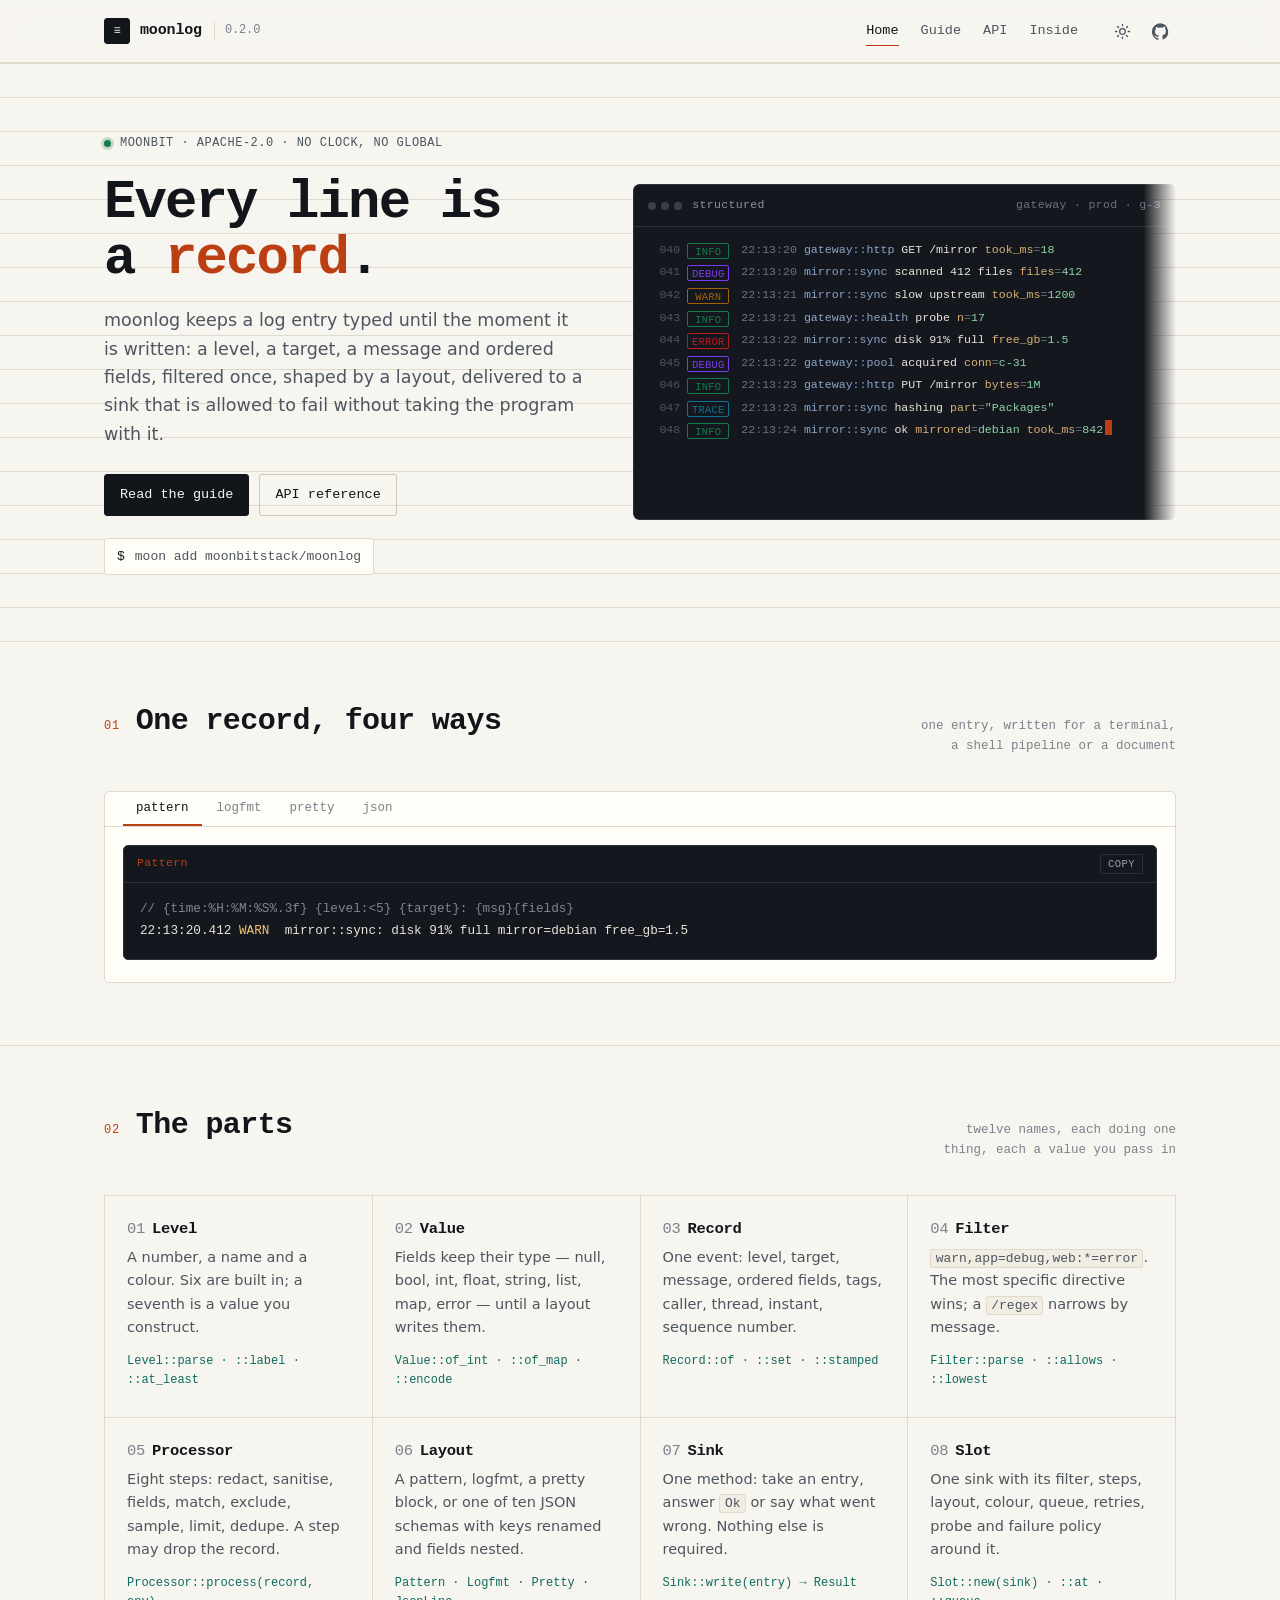
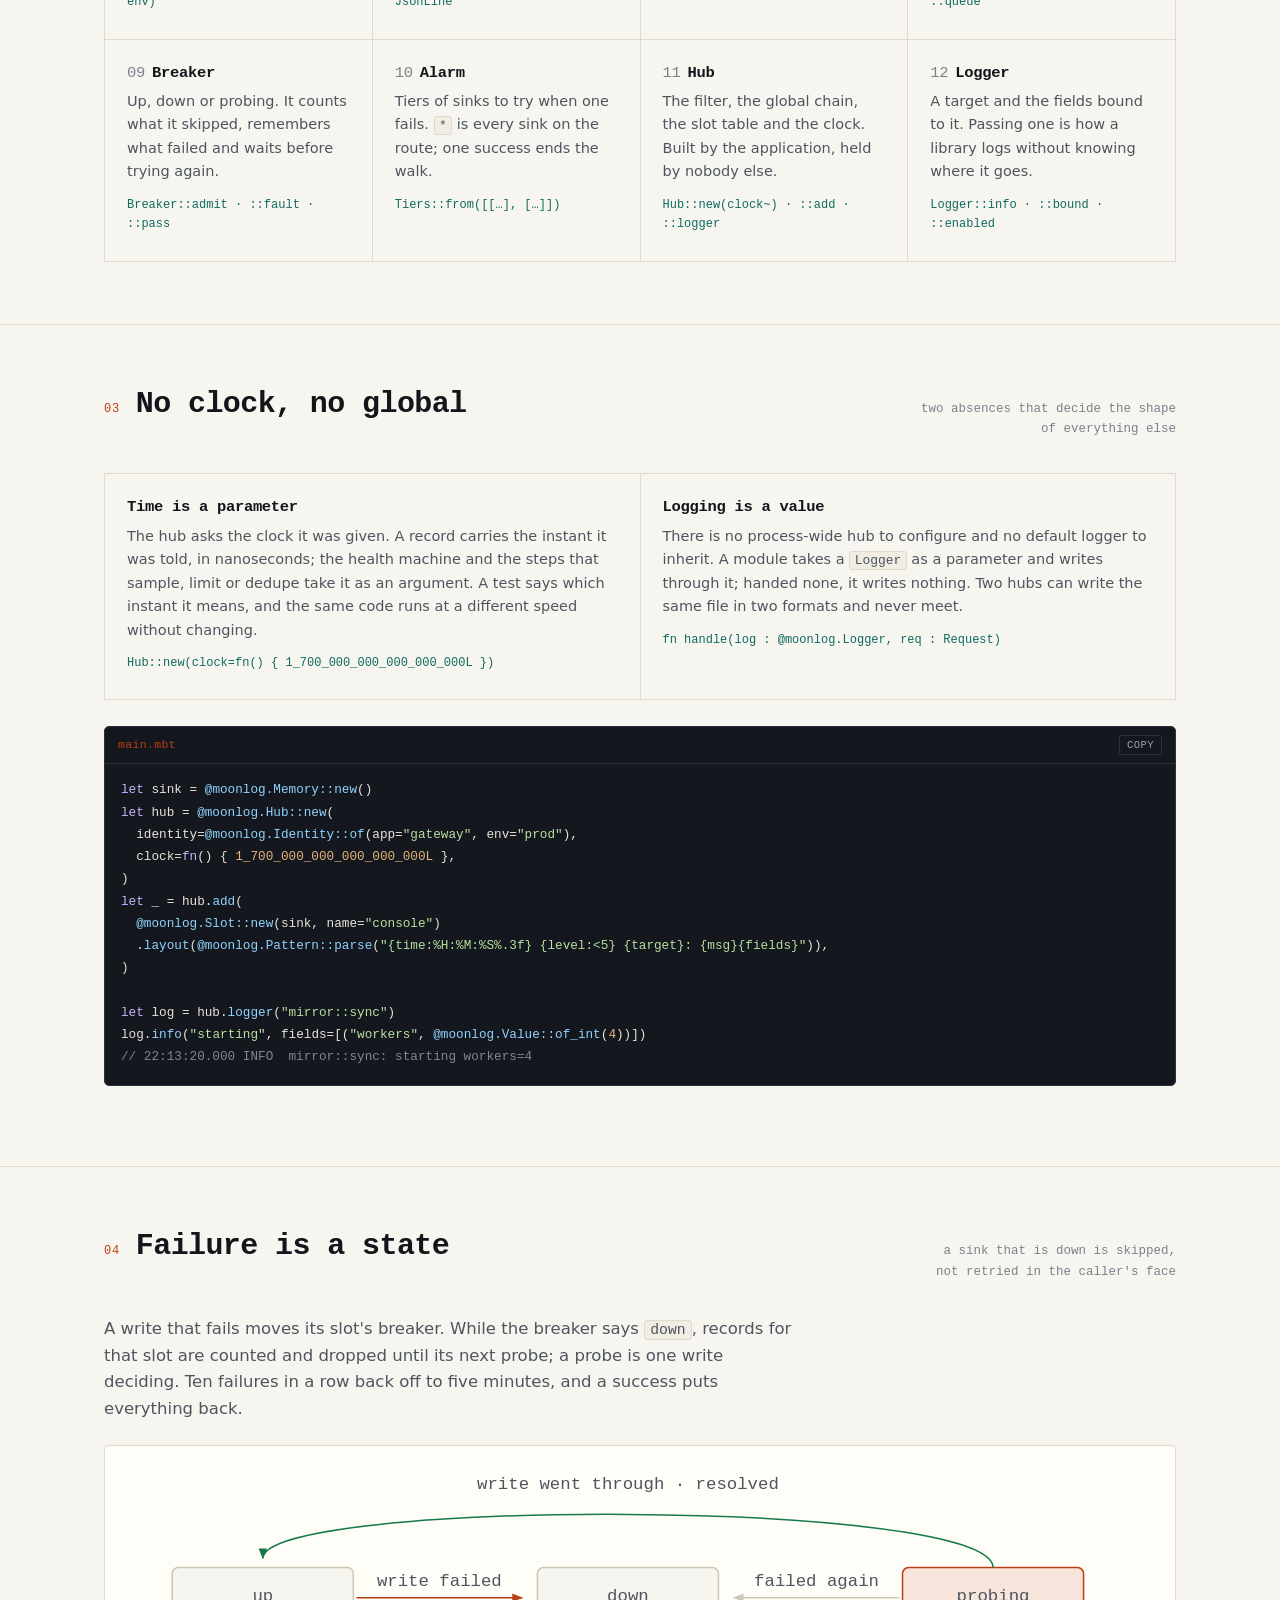
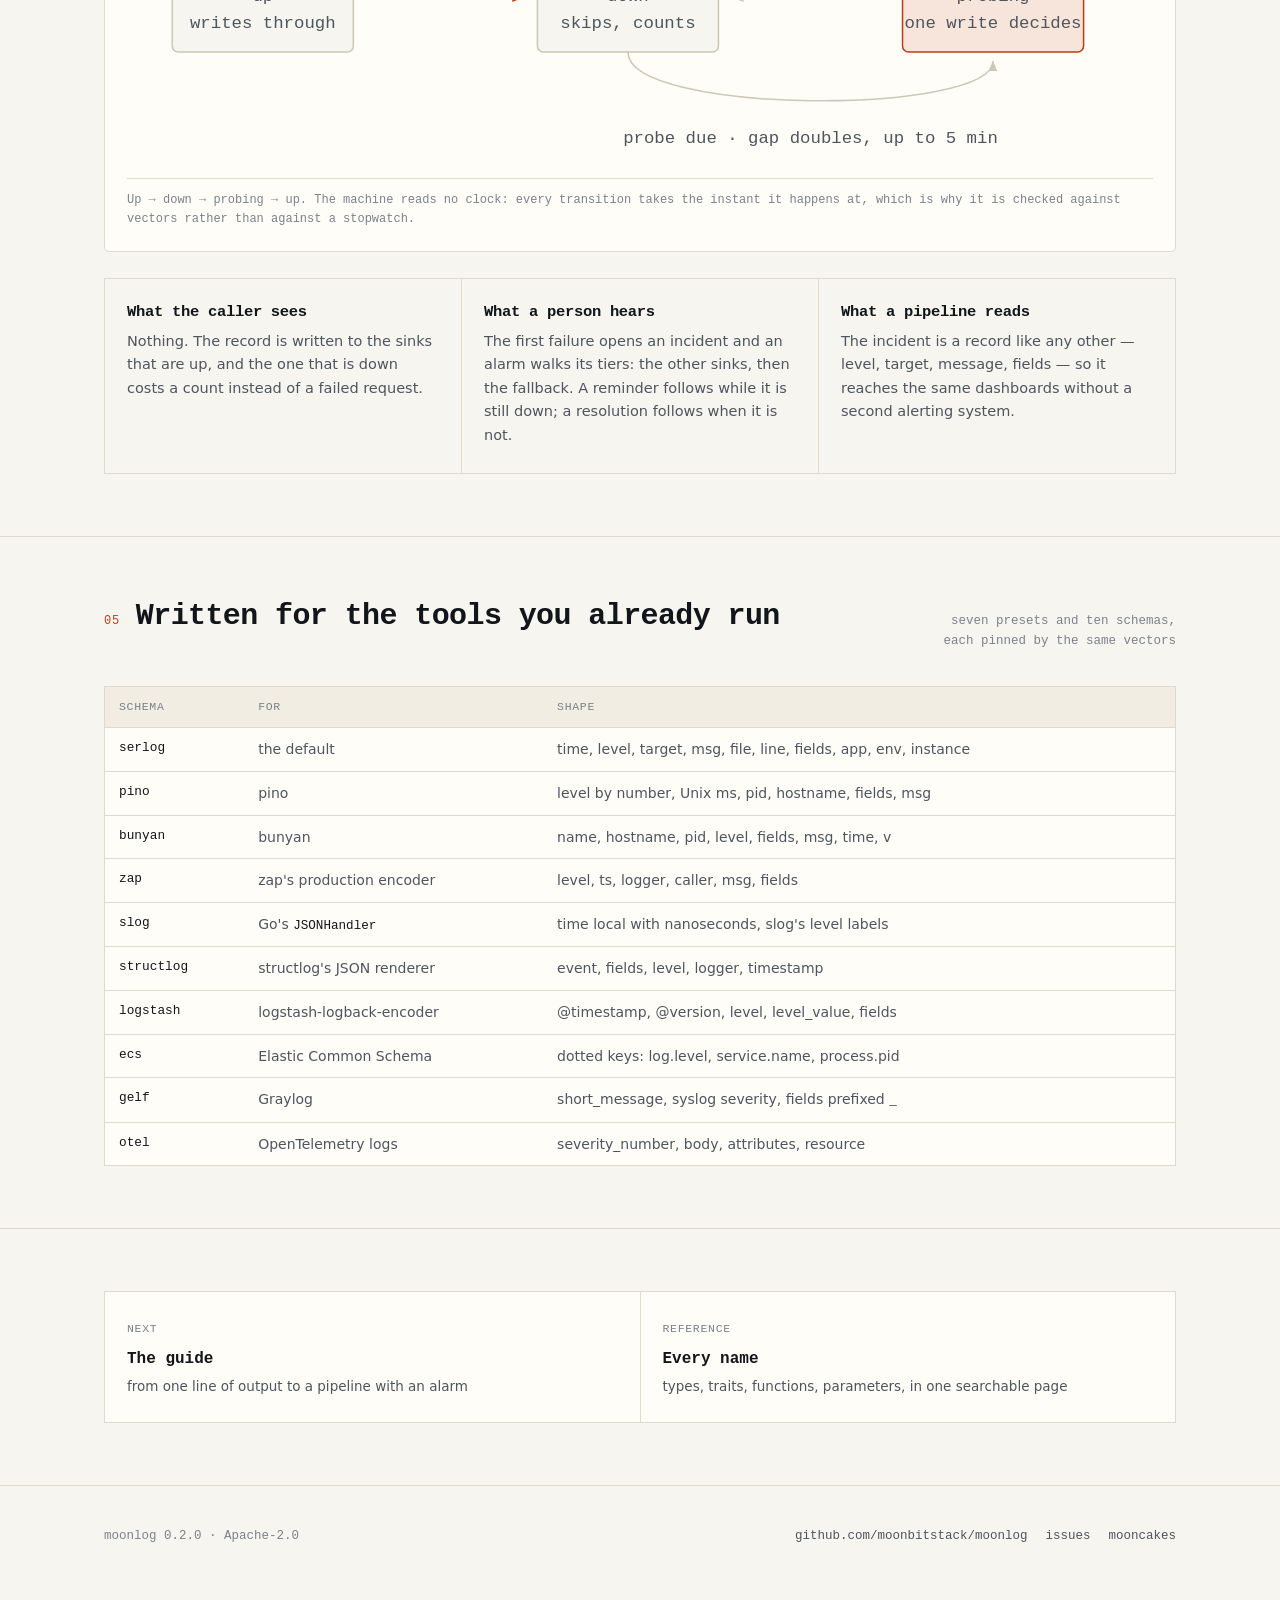
==== site/index.html @ 3ced000d "docs(moonlog): a README, a guide, a reference and a site The package had a README written for three " ====
<!DOCTYPE html>
<html lang="en">
  <head>
    <meta charset="utf-8" />
    <meta name="viewport" content="width=device-width, initial-scale=1" />
    <title>moonlog — structured logging for MoonBit</title>
    <meta
      name="description"
      content="moonlog is structured logging for MoonBit: six levels, typed fields, filters that read like RUST_LOG, chains of steps, four layouts including ten JSON schemas, sinks behind a health machine, and alarms that walk their tiers."
    />
    <meta name="theme-color" content="#f7f5ef" />
    <link rel="stylesheet" href="assets/style.css" />
    <link
      rel="icon"
      href="data:image/svg+xml,%3Csvg xmlns='http://www.w3.org/2000/svg' viewBox='0 0 32 32'%3E%3Crect width='32' height='32' rx='6' fill='%2312151a'/%3E%3Crect x='6' y='9' width='20' height='2' fill='%23e8e4da'/%3E%3Crect x='6' y='15' width='14' height='2' fill='%237a828c'/%3E%3Crect x='6' y='21' width='17' height='2' fill='%23ff8a5b'/%3E%3C/svg%3E"
    />
    <script>
      (function () {
        try {
          var saved = localStorage.getItem("moonlog-theme");
          var theme =
            saved ||
            (window.matchMedia &&
            window.matchMedia("(prefers-color-scheme: dark)").matches
              ? "dark"
              : "light");
          document.documentElement.setAttribute("data-theme", theme);
        } catch (e) {
          document.documentElement.setAttribute("data-theme", "light");
        }
      })();
    </script>
  </head>
  <body>
    <header class="masthead">
      <div class="inner">
        <a class="wordmark" href="index.html">
          <span class="glyph">≡</span>
          <span>moonlog</span>
          <span class="ver">0.2.0</span>
        </a>
        <nav class="site" aria-label="Main">
          <a href="index.html" aria-current="page">Home</a>
          <a href="docs.html">Guide</a>
          <a href="api.html">API</a>
          <a href="inside.html">Inside</a>
        </nav>
        <div class="tools">
          <button class="icon-button" type="button" data-theme-toggle aria-label="Switch theme">
            <svg class="icon-sun" viewBox="0 0 24 24" fill="none" stroke="currentColor" stroke-width="1.8" stroke-linecap="round" aria-hidden="true">
              <circle cx="12" cy="12" r="4" />
              <path d="M12 2v2M12 20v2M4.9 4.9l1.4 1.4M17.7 17.7l1.4 1.4M2 12h2M20 12h2M4.9 19.1l1.4-1.4M17.7 6.3l1.4-1.4" />
            </svg>
            <svg class="icon-moon" viewBox="0 0 24 24" fill="none" stroke="currentColor" stroke-width="1.8" stroke-linecap="round" aria-hidden="true">
              <path d="M21 12.8A9 9 0 1 1 11.2 3a7 7 0 0 0 9.8 9.8z" />
            </svg>
          </button>
          <a
            class="icon-button"
            href="https://github.com/moonbitstack/moonlog"
            aria-label="moonlog on GitHub"
          >
            <svg viewBox="0 0 24 24" fill="currentColor" aria-hidden="true">
              <path d="M12 .5a12 12 0 0 0-3.8 23.4c.6.1.8-.3.8-.6v-2c-3.3.7-4-1.6-4-1.6-.6-1.4-1.4-1.8-1.4-1.8-1-.7.1-.7.1-.7 1.2.1 1.8 1.2 1.8 1.2 1 1.8 2.8 1.3 3.5 1 .1-.8.4-1.3.8-1.6-2.7-.3-5.5-1.3-5.5-6 0-1.2.5-2.3 1.2-3.1-.1-.3-.5-1.5.1-3.2 0 0 1-.3 3.3 1.2a11.5 11.5 0 0 1 6 0C17.3 4.7 18.3 5 18.3 5c.6 1.7.2 2.9.1 3.2.8.8 1.2 1.9 1.2 3.1 0 4.7-2.8 5.7-5.5 6 .4.4.8 1.1.8 2.2v3.3c0 .3.2.7.8.6A12 12 0 0 0 12 .5z" />
            </svg>
          </a>
        </div>
      </div>
    </header>

    <main>
      <div class="hero">
        <div class="wrap">
          <div>
            <span class="eyebrow"><span class="pulse"></span>MoonBit · Apache-2.0 · no clock, no global</span>
            <h1>Every line is<br />a <em>record</em>.</h1>
            <p class="lede">
              moonlog keeps a log entry typed until the moment it is written: a
              level, a target, a message and ordered fields, filtered once,
              shaped by a layout, delivered to a sink that is allowed to fail
              without taking the program with it.
            </p>
            <div class="actions">
              <a class="button" href="docs.html">Read the guide</a>
              <a class="button ghost" href="api.html">API reference</a>
            </div>
            <div class="install"><b>$</b> moon add moonbitstack/moonlog</div>
          </div>

          <div class="stream" aria-label="A sample of what moonlog writes">
            <div class="stream-bar">
              <span class="dots"><i></i><i></i><i></i></span>
              <span>structured</span>
              <span class="path">gateway · prod · g-3</span>
            </div>
            <div class="stream-body" data-stream>
              <div class="line"><span class="no">040</span><span class="chip info">INFO</span><span class="body"><span class="t">22:13:20</span> <span class="tgt">gateway::http</span> <span class="msg">GET /mirror</span> <span class="k">took_ms</span><span class="punct">=</span><span class="v">18</span></span></div>
              <div class="line"><span class="no">041</span><span class="chip debug">DEBUG</span><span class="body"><span class="t">22:13:20</span> <span class="tgt">mirror::sync</span> <span class="msg">scanned 412 files</span> <span class="k">files</span><span class="punct">=</span><span class="v">412</span></span></div>
              <div class="line"><span class="no">042</span><span class="chip warn">WARN</span><span class="body"><span class="t">22:13:21</span> <span class="tgt">mirror::sync</span> <span class="msg">slow upstream</span> <span class="k">took_ms</span><span class="punct">=</span><span class="v">1200</span></span></div>
              <div class="line"><span class="no">043</span><span class="chip info">INFO</span><span class="body"><span class="t">22:13:21</span> <span class="tgt">gateway::health</span> <span class="msg">probe</span> <span class="k">n</span><span class="punct">=</span><span class="v">17</span></span></div>
              <div class="line"><span class="no">044</span><span class="chip error">ERROR</span><span class="body"><span class="t">22:13:22</span> <span class="tgt">mirror::sync</span> <span class="msg">disk 91% full</span> <span class="k">free_gb</span><span class="punct">=</span><span class="v">1.5</span></span></div>
              <div class="line"><span class="no">045</span><span class="chip debug">DEBUG</span><span class="body"><span class="t">22:13:22</span> <span class="tgt">gateway::pool</span> <span class="msg">acquired</span> <span class="k">conn</span><span class="punct">=</span><span class="v">c-31</span></span></div>
              <div class="line"><span class="no">046</span><span class="chip info">INFO</span><span class="body"><span class="t">22:13:23</span> <span class="tgt">gateway::http</span> <span class="msg">PUT /mirror</span> <span class="k">bytes</span><span class="punct">=</span><span class="v">1M</span></span></div>
              <div class="line"><span class="no">047</span><span class="chip trace">TRACE</span><span class="body"><span class="t">22:13:23</span> <span class="tgt">mirror::sync</span> <span class="msg">hashing</span> <span class="k">part</span><span class="punct">=</span><span class="v">"Packages"</span></span></div>
              <div class="line"><span class="no">048</span><span class="chip info">INFO</span><span class="body"><span class="t">22:13:24</span> <span class="tgt">mirror::sync</span> <span class="msg">ok</span> <span class="k">mirrored</span><span class="punct">=</span><span class="v">debian</span> <span class="k">took_ms</span><span class="punct">=</span><span class="v">842</span></span></div>
            </div>
          </div>
        </div>
      </div>

      <section class="band" id="ways">
        <div class="wrap">
          <div class="band-head">
            <span class="idx">01</span>
            <h2>One record, four ways</h2>
            <span class="note">one entry, written for a terminal, a shell pipeline or a document</span>
          </div>

          <div class="specimen" data-tabs>
            <div class="tabs" role="tablist" aria-label="Layouts">
              <button role="tab" id="tab-pattern" aria-controls="panel-pattern" aria-selected="true">pattern</button>
              <button role="tab" id="tab-logfmt" aria-controls="panel-logfmt" aria-selected="false">logfmt</button>
              <button role="tab" id="tab-pretty" aria-controls="panel-pretty" aria-selected="false">pretty</button>
              <button role="tab" id="tab-json" aria-controls="panel-json" aria-selected="false">json</button>
            </div>

            <div class="tabpanel on" id="panel-pattern" role="tabpanel" aria-labelledby="tab-pattern">
              <div class="code">
                <header><span class="tag">Pattern</span><button class="copy" data-copy>copy</button></header>
                <pre><span class="c">// {time:%H:%M:%S%.3f} {level:&lt;5} {target}: {msg}{fields}</span>
22:13:20.412 <span class="ty">WARN</span>  mirror::sync: disk 91% full mirror=debian free_gb=1.5</pre>
              </div>
            </div>

            <div class="tabpanel" id="panel-logfmt" role="tabpanel" aria-labelledby="tab-logfmt">
              <div class="code">
                <header><span class="tag">Logfmt</span><button class="copy" data-copy>copy</button></header>
                <pre>time=<span class="n">2023-11-14T22:13:20Z</span> level=<span class="s">warn</span> target=<span class="s">mirror::sync</span> msg=<span class="s">"disk 91% full"</span> mirror=<span class="s">debian</span> free_gb=<span class="n">1.5</span></pre>
              </div>
            </div>

            <div class="tabpanel" id="panel-pretty" role="tabpanel" aria-labelledby="tab-pretty">
              <div class="code">
                <header><span class="tag">Pretty</span><button class="copy" data-copy>copy</button></header>
                <pre><span class="n">2023-11-14 22:13:20.412</span> <span class="ty">WARN</span>  mirror::sync disk 91% full
    mirror  <span class="c">=</span> debian
    free_gb <span class="c">=</span> <span class="n">1.5</span></pre>
              </div>
            </div>

            <div class="tabpanel" id="panel-json" role="tabpanel" aria-labelledby="tab-json">
              <div class="code">
                <header><span class="tag">JSON · serlog</span><button class="copy" data-copy>copy</button></header>
                <pre>{
  <span class="k">"time"</span>: <span class="s">"2023-11-14T22:13:20.412Z"</span>,
  <span class="k">"level"</span>: <span class="s">"warn"</span>,
  <span class="k">"target"</span>: <span class="s">"mirror::sync"</span>,
  <span class="k">"msg"</span>: <span class="s">"disk 91% full"</span>,
  <span class="k">"mirror"</span>: <span class="s">"debian"</span>,
  <span class="k">"free_gb"</span>: <span class="n">1.5</span>,
  <span class="k">"app"</span>: <span class="s">"gateway"</span>, <span class="k">"env"</span>: <span class="s">"prod"</span>
}</pre>
              </div>
            </div>
          </div>
        </div>
      </section>

      <section class="band" id="parts">
        <div class="wrap">
          <div class="band-head">
            <span class="idx">02</span>
            <h2>The parts</h2>
            <span class="note">twelve names, each doing one thing, each a value you pass in</span>
          </div>

          <div class="cols">
            <div class="cell">
              <h3><span class="num">01</span>Level</h3>
              <p>A number, a name and a colour. Six are built in; a seventh is a value you construct.</p>
              <span class="sig">Level::parse · ::label · ::at_least</span>
            </div>
            <div class="cell">
              <h3><span class="num">02</span>Value</h3>
              <p>Fields keep their type — null, bool, int, float, string, list, map, error — until a layout writes them.</p>
              <span class="sig">Value::of_int · ::of_map · ::encode</span>
            </div>
            <div class="cell">
              <h3><span class="num">03</span>Record</h3>
              <p>One event: level, target, message, ordered fields, tags, caller, thread, instant, sequence number.</p>
              <span class="sig">Record::of · ::set · ::stamped</span>
            </div>
            <div class="cell">
              <h3><span class="num">04</span>Filter</h3>
              <p><code>warn,app=debug,web:*=error</code>. The most specific directive wins; a <code>/regex</code> narrows by message.</p>
              <span class="sig">Filter::parse · ::allows · ::lowest</span>
            </div>
            <div class="cell">
              <h3><span class="num">05</span>Processor</h3>
              <p>Eight steps: redact, sanitise, fields, match, exclude, sample, limit, dedupe. A step may drop the record.</p>
              <span class="sig">Processor::process(record, env)</span>
            </div>
            <div class="cell">
              <h3><span class="num">06</span>Layout</h3>
              <p>A pattern, logfmt, a pretty block, or one of ten JSON schemas with keys renamed and fields nested.</p>
              <span class="sig">Pattern · Logfmt · Pretty · JsonLine</span>
            </div>
            <div class="cell">
              <h3><span class="num">07</span>Sink</h3>
              <p>One method: take an entry, answer <code>Ok</code> or say what went wrong. Nothing else is required.</p>
              <span class="sig">Sink::write(entry) → Result</span>
            </div>
            <div class="cell">
              <h3><span class="num">08</span>Slot</h3>
              <p>One sink with its filter, steps, layout, colour, queue, retries, probe and failure policy around it.</p>
              <span class="sig">Slot::new(sink) · ::at · ::queue</span>
            </div>
            <div class="cell">
              <h3><span class="num">09</span>Breaker</h3>
              <p>Up, down or probing. It counts what it skipped, remembers what failed and waits before trying again.</p>
              <span class="sig">Breaker::admit · ::fault · ::pass</span>
            </div>
            <div class="cell">
              <h3><span class="num">10</span>Alarm</h3>
              <p>Tiers of sinks to try when one fails. <code>*</code> is every sink on the route; one success ends the walk.</p>
              <span class="sig">Tiers::from([[…], […]])</span>
            </div>
            <div class="cell">
              <h3><span class="num">11</span>Hub</h3>
              <p>The filter, the global chain, the slot table and the clock. Built by the application, held by nobody else.</p>
              <span class="sig">Hub::new(clock~) · ::add · ::logger</span>
            </div>
            <div class="cell">
              <h3><span class="num">12</span>Logger</h3>
              <p>A target and the fields bound to it. Passing one is how a library logs without knowing where it goes.</p>
              <span class="sig">Logger::info · ::bound · ::enabled</span>
            </div>
          </div>
        </div>
      </section>

      <section class="band" id="shape">
        <div class="wrap">
          <div class="band-head">
            <span class="idx">03</span>
            <h2>No clock, no global</h2>
            <span class="note">two absences that decide the shape of everything else</span>
          </div>

          <div class="cols" style="grid-template-columns: repeat(auto-fit, minmax(320px, 1fr))">
            <div class="cell">
              <h3>Time is a parameter</h3>
              <p>
                The hub asks the clock it was given. A record carries the
                instant it was told, in nanoseconds; the health machine and the
                steps that sample, limit or dedupe take it as an argument. A
                test says which instant it means, and the same code runs at a
                different speed without changing.
              </p>
              <span class="sig">Hub::new(clock=fn() { 1_700_000_000_000_000_000L })</span>
            </div>
            <div class="cell">
              <h3>Logging is a value</h3>
              <p>
                There is no process-wide hub to configure and no default logger
                to inherit. A module takes a <code>Logger</code> as a parameter
                and writes through it; handed none, it writes nothing. Two hubs
                can write the same file in two formats and never meet.
              </p>
              <span class="sig">fn handle(log : @moonlog.Logger, req : Request)</span>
            </div>
          </div>

          <div class="code" style="margin-top: 26px">
            <header><span class="tag">main.mbt</span><button class="copy" data-copy>copy</button></header>
            <pre><span class="kw">let</span> sink = <span class="fn">@moonlog.Memory::new</span>()
<span class="kw">let</span> hub = <span class="fn">@moonlog.Hub::new</span>(
  identity=<span class="fn">@moonlog.Identity::of</span>(app=<span class="s">"gateway"</span>, env=<span class="s">"prod"</span>),
  clock=<span class="kw">fn</span>() { <span class="n">1_700_000_000_000_000_000L</span> },
)
<span class="kw">let</span> _ = hub.<span class="fn">add</span>(
  <span class="fn">@moonlog.Slot::new</span>(sink, name=<span class="s">"console"</span>)
  .<span class="fn">layout</span>(<span class="fn">@moonlog.Pattern::parse</span>(<span class="s">"{time:%H:%M:%S%.3f} {level:&lt;5} {target}: {msg}{fields}"</span>)),
)

<span class="kw">let</span> log = hub.<span class="fn">logger</span>(<span class="s">"mirror::sync"</span>)
log.<span class="fn">info</span>(<span class="s">"starting"</span>, fields=[(<span class="s">"workers"</span>, <span class="fn">@moonlog.Value::of_int</span>(<span class="n">4</span>))])
<span class="c">// 22:13:20.000 INFO  mirror::sync: starting workers=4</span></pre>
          </div>
        </div>
      </section>

      <section class="band" id="failure">
        <div class="wrap">
          <div class="band-head">
            <span class="idx">04</span>
            <h2>Failure is a state</h2>
            <span class="note">a sink that is down is skipped, not retried in the caller's face</span>
          </div>

          <p class="lead" style="max-width: 66ch; color: var(--ink-soft)">
            A write that fails moves its slot's breaker. While the breaker says
            <code>down</code>, records for that slot are counted and dropped until
            its next probe; a probe is one write deciding. Ten failures in a row
            back off to five minutes, and a success puts everything back.
          </p>

          <figure class="figure">
<svg viewBox="0 0 680 196" role="img" aria-label="The health machine: up, down and probing">
              <defs>
                <marker id="tip" viewBox="0 0 10 10" refX="9.5" refY="5" markerWidth="7" markerHeight="7" orient="auto-start-reverse">
                  <path d="M0 1 L10 5 L0 9 z" fill="context-stroke" />
                </marker>
              </defs>
              <g font-family="ui-monospace, monospace" font-size="11.5">
                <rect class="box" x="30" y="66" width="120" height="56" rx="4" />
                <text class="lbl" x="90" y="88" text-anchor="middle" fill="var(--info)" font-size="12.5">up</text>
                <text class="lbl" x="90" y="106" text-anchor="middle" fill="var(--ink-faint)">writes through</text>

                <rect class="box" x="272" y="66" width="120" height="56" rx="4" />
                <text class="lbl" x="332" y="88" text-anchor="middle" fill="var(--error)" font-size="12.5">down</text>
                <text class="lbl" x="332" y="106" text-anchor="middle" fill="var(--ink-faint)">skips, counts</text>

                <rect class="accent-box" x="514" y="66" width="120" height="56" rx="4" />
                <text class="lbl" x="574" y="88" text-anchor="middle" font-size="12.5">probing</text>
                <text class="lbl" x="574" y="106" text-anchor="middle" fill="var(--ink-faint)">one write decides</text>

                <path d="M152 86 H262" stroke="var(--accent)" fill="none" marker-end="url(#tip)" />
                <text class="lbl" x="207" y="78" text-anchor="middle" fill="var(--accent)">write failed</text>

                <path d="M512 86 H402" stroke="var(--rule-strong)" fill="none" marker-end="url(#tip)" />
                <text class="lbl" x="457" y="78" text-anchor="middle" fill="var(--ink-faint)">failed again</text>

                <path d="M332 122 C332 164, 574 164, 574 128" stroke="var(--rule-strong)" fill="none" marker-end="url(#tip)" />
                <text class="lbl" x="453" y="182" text-anchor="middle" fill="var(--ink-faint)">probe due · gap doubles, up to 5 min</text>

                <path d="M574 66 C574 20, 90 20, 90 60" stroke="var(--info)" fill="none" marker-end="url(#tip)" />
                <text class="lbl" x="332" y="14" text-anchor="middle" fill="var(--info)">write went through · resolved</text>
              </g>
            </svg>
            <figcaption>
              Up → down → probing → up. The machine reads no clock: every
              transition takes the instant it happens at, which is why it is
              checked against vectors rather than against a stopwatch.
            </figcaption>
          </figure>

          <div class="cols" style="grid-template-columns: repeat(auto-fit, minmax(300px, 1fr))">
            <div class="cell">
              <h3>What the caller sees</h3>
              <p>
                Nothing. The record is written to the sinks that are up, and the
                one that is down costs a count instead of a failed request.
              </p>
            </div>
            <div class="cell">
              <h3>What a person hears</h3>
              <p>
                The first failure opens an incident and an alarm walks its tiers:
                the other sinks, then the fallback. A reminder follows while it
                is still down; a resolution follows when it is not.
              </p>
            </div>
            <div class="cell">
              <h3>What a pipeline reads</h3>
              <p>
                The incident is a record like any other — level, target,
                message, fields — so it reaches the same dashboards without a
                second alerting system.
              </p>
            </div>
          </div>
        </div>
      </section>

      <section class="band" id="schemas">
        <div class="wrap">
          <div class="band-head">
            <span class="idx">05</span>
            <h2>Written for the tools you already run</h2>
            <span class="note">seven presets and ten schemas, each pinned by the same vectors</span>
          </div>

          <div class="table-wrap">
            <table>
              <thead>
                <tr><th>Schema</th><th>For</th><th>Shape</th></tr>
              </thead>
              <tbody>
                <tr><td>serlog</td><td>the default</td><td>time, level, target, msg, file, line, fields, app, env, instance</td></tr>
                <tr><td>pino</td><td>pino</td><td>level by number, Unix ms, pid, hostname, fields, msg</td></tr>
                <tr><td>bunyan</td><td>bunyan</td><td>name, hostname, pid, level, fields, msg, time, v</td></tr>
                <tr><td>zap</td><td>zap's production encoder</td><td>level, ts, logger, caller, msg, fields</td></tr>
                <tr><td>slog</td><td>Go's <code>JSONHandler</code></td><td>time local with nanoseconds, slog's level labels</td></tr>
                <tr><td>structlog</td><td>structlog's JSON renderer</td><td>event, fields, level, logger, timestamp</td></tr>
                <tr><td>logstash</td><td>logstash-logback-encoder</td><td>@timestamp, @version, level, level_value, fields</td></tr>
                <tr><td>ecs</td><td>Elastic Common Schema</td><td>dotted keys: log.level, service.name, process.pid</td></tr>
                <tr><td>gelf</td><td>Graylog</td><td>short_message, syslog severity, fields prefixed <code>_</code></td></tr>
                <tr><td>otel</td><td>OpenTelemetry logs</td><td>severity_number, body, attributes, resource</td></tr>
              </tbody>
            </table>
          </div>
        </div>
      </section>

      <section class="band">
        <div class="wrap">
          <div class="next">
            <a href="docs.html">
              <span class="dir">next</span>
              <strong>The guide</strong>
              <em>from one line of output to a pipeline with an alarm</em>
            </a>
            <a href="api.html">
              <span class="dir">reference</span>
              <strong>Every name</strong>
              <em>types, traits, functions, parameters, in one searchable page</em>
            </a>
          </div>
        </div>
      </section>
    </main>

    <footer>
      <div class="wrap">
        <span>moonlog 0.2.0 · Apache-2.0</span>
        <span class="sep"></span>
        <a href="https://github.com/moonbitstack/moonlog">github.com/moonbitstack/moonlog</a>
        <a href="https://github.com/moonbitstack/moonlog/issues">issues</a>
        <a href="https://mooncakes.io">mooncakes</a>
      </div>
    </footer>

    <script src="assets/app.js"></script>
  </body>
</html>
---- site/assets/style.css ----
/* moonlog — structured logging for MoonBit.
   One stylesheet, no dependencies, no build step. The look is a log stream:
   hairline rules, numbered sections, monospace for anything the library would
   write, and level chips as the only saturated colour on the page. */

:root {
  --sans: ui-sans-serif, system-ui, -apple-system, "Segoe UI", Roboto,
    "Helvetica Neue", Arial, sans-serif;
  --mono: ui-monospace, "JetBrains Mono", "Cascadia Code", "SF Mono", Menlo,
    Consolas, "Liberation Mono", monospace;

  --paper: #f7f5ef;
  --panel: #fffdf7;
  --panel-2: #f1ede3;
  --ink: #12151a;
  --ink-soft: #4d555f;
  --ink-faint: #7a828c;
  --rule: #e0dacd;
  --rule-strong: #cfc7b5;

  --accent: #bc3f14;
  --accent-soft: #f7e5db;
  --teal: #0f6b5f;
  --teal-soft: #dfeeea;

  --trace: #0e7490;
  --debug: #7c3aed;
  --info: #157a4a;
  --warn: #a16207;
  --error: #b91c1c;
  --fatal: #7f1d1d;

  --code-bg: #14171d;
  --code-ink: #e8e4da;
  --code-rule: #2a2f38;

  --radius: 4px;
  --max: 1120px;

  --shadow: 0 1px 0 rgb(18 21 26 / 4%), 0 12px 32px -18px rgb(18 21 26 / 28%);
}

[data-theme="dark"] {
  --paper: #0c0e12;
  --panel: #111419;
  --panel-2: #161a20;
  --ink: #ece8df;
  --ink-soft: #a4acb7;
  --ink-faint: #7c848f;
  --rule: #23282f;
  --rule-strong: #343a43;

  --accent: #ff8a5b;
  --accent-soft: #2a1a13;
  --teal: #5eead4;
  --teal-soft: #10231f;

  --trace: #67e8f9;
  --debug: #c4b5fd;
  --info: #6ee7a8;
  --warn: #fbbf24;
  --error: #fb7185;
  --fatal: #fda4af;

  --code-bg: #0a0c10;
  --code-ink: #e8e4da;
  --code-rule: #23282f;

  --shadow: 0 1px 0 rgb(0 0 0 / 40%), 0 20px 44px -24px rgb(0 0 0 / 80%);
}

*,
*::before,
*::after {
  box-sizing: border-box;
}

html {
  -webkit-text-size-adjust: 100%;
}

body {
  margin: 0;
  background: var(--paper);
  color: var(--ink);
  font-family: var(--sans);
  font-size: 16.5px;
  line-height: 1.62;
  -webkit-font-smoothing: antialiased;
  text-rendering: optimizeLegibility;
}

::selection {
  background: var(--accent-soft);
  color: var(--ink);
}

a {
  color: var(--accent);
  text-decoration: none;
  text-underline-offset: 3px;
}

a:hover {
  text-decoration: underline;
}

h1,
h2,
h3,
h4 {
  font-family: var(--mono);
  font-weight: 600;
  letter-spacing: -0.02em;
  line-height: 1.18;
  margin: 0;
}

p {
  margin: 0 0 1.05em;
}

code,
kbd,
pre,
samp {
  font-family: var(--mono);
  font-size: 0.895em;
}

:not(pre) > code {
  background: var(--panel-2);
  border: 1px solid var(--rule);
  border-radius: 3px;
  padding: 0.08em 0.34em;
  white-space: nowrap;
}

hr {
  border: 0;
  border-top: 1px solid var(--rule);
  margin: 0;
}

/* ---------------------------------------------------------------- header */

.masthead {
  position: sticky;
  top: 0;
  z-index: 30;
  background: color-mix(in srgb, var(--paper) 88%, transparent);
  backdrop-filter: blur(10px);
  border-bottom: 1px solid var(--rule);
}

.masthead .inner {
  max-width: var(--max);
  margin: 0 auto;
  padding: 0 24px;
  height: 62px;
  display: flex;
  align-items: center;
  gap: 28px;
}

.wordmark {
  display: inline-flex;
  align-items: center;
  gap: 10px;
  color: var(--ink);
  font-family: var(--mono);
  font-size: 15px;
  font-weight: 600;
  letter-spacing: -0.01em;
}

.wordmark:hover {
  text-decoration: none;
}

.wordmark .glyph {
  display: inline-grid;
  place-items: center;
  width: 26px;
  height: 26px;
  border: 1px solid var(--ink);
  border-radius: 3px;
  font-size: 12px;
  line-height: 1;
  background: var(--ink);
  color: var(--paper);
}

.wordmark .ver {
  color: var(--ink-faint);
  font-weight: 400;
  font-size: 12px;
  border-left: 1px solid var(--rule);
  padding-left: 10px;
  margin-left: 2px;
}

nav.site {
  display: flex;
  gap: 22px;
  margin-left: auto;
  font-family: var(--mono);
  font-size: 13.5px;
}

nav.site a {
  color: var(--ink-soft);
  padding: 4px 0;
  border-bottom: 1px solid transparent;
}

nav.site a:hover {
  color: var(--ink);
  text-decoration: none;
}

nav.site a[aria-current="page"] {
  color: var(--ink);
  border-bottom-color: var(--accent);
}

.tools {
  display: flex;
  align-items: center;
  gap: 6px;
}

.icon-button {
  display: inline-grid;
  place-items: center;
  width: 32px;
  height: 32px;
  border: 1px solid transparent;
  border-radius: 3px;
  background: none;
  color: var(--ink-soft);
  cursor: pointer;
  padding: 0;
}

.icon-button:hover {
  color: var(--ink);
  border-color: var(--rule);
  background: var(--panel);
}

.icon-button svg {
  width: 17px;
  height: 17px;
}

[data-theme="light"] .icon-moon,
[data-theme="dark"] .icon-sun {
  display: none;
}

/* ------------------------------------------------------------------ hero */

.wrap {
  max-width: var(--max);
  margin: 0 auto;
  padding: 0 24px;
}

.hero {
  border-bottom: 1px solid var(--rule);
  background:
    linear-gradient(var(--rule) 1px, transparent 1px) 0 0 / 100% 34px,
    var(--paper);
}

.hero .wrap {
  display: grid;
  grid-template-columns: minmax(0, 0.94fr) minmax(0, 1.06fr);
  gap: 48px;
  padding-top: 66px;
  padding-bottom: 66px;
  align-items: center;
}

.eyebrow {
  display: inline-flex;
  align-items: center;
  gap: 9px;
  font-family: var(--mono);
  font-size: 12px;
  letter-spacing: 0.04em;
  text-transform: uppercase;
  color: var(--ink-soft);
  margin-bottom: 22px;
}

.eyebrow .pulse {
  width: 7px;
  height: 7px;
  border-radius: 50%;
  background: var(--info);
  box-shadow: 0 0 0 3px color-mix(in srgb, var(--info) 22%, transparent);
}

.hero h1 {
  font-size: clamp(34px, 4.6vw, 54px);
  line-height: 1.03;
  letter-spacing: -0.035em;
  margin-bottom: 20px;
}

.hero h1 em {
  font-style: normal;
  color: var(--accent);
}

.lede {
  font-size: 17.5px;
  color: var(--ink-soft);
  max-width: 46ch;
  margin-bottom: 26px;
}

.lede code {
  white-space: nowrap;
}

.actions {
  display: flex;
  flex-wrap: wrap;
  gap: 10px;
  align-items: center;
}

.button {
  display: inline-flex;
  align-items: center;
  gap: 8px;
  font-family: var(--mono);
  font-size: 13.5px;
  padding: 9px 15px;
  border-radius: 3px;
  border: 1px solid var(--ink);
  background: var(--ink);
  color: var(--paper);
}

.button:hover {
  text-decoration: none;
  background: var(--accent);
  border-color: var(--accent);
  color: #fff;
}

.button.ghost {
  background: transparent;
  color: var(--ink);
  border-color: var(--rule-strong);
}

.button.ghost:hover {
  background: var(--panel);
  color: var(--accent);
  border-color: var(--accent);
}

.install {
  margin-top: 22px;
  display: inline-flex;
  align-items: center;
  gap: 10px;
  font-family: var(--mono);
  font-size: 13px;
  color: var(--ink-soft);
  background: var(--panel);
  border: 1px solid var(--rule);
  border-radius: 3px;
  padding: 7px 12px;
}

.install b {
  font-weight: 500;
  color: var(--ink);
}

/* ------------------------------------------------------------- log stream */

.stream {
  background: var(--code-bg);
  border: 1px solid var(--code-rule);
  border-radius: 6px;
  box-shadow: var(--shadow);
  overflow: hidden;
  font-family: var(--mono);
  font-size: 11.6px;
  line-height: 1.95;
  color: var(--code-ink);
  -webkit-mask-image: linear-gradient(90deg, #000 94%, transparent);
  mask-image: linear-gradient(90deg, #000 94%, transparent);
}

.stream-bar {
  display: flex;
  align-items: center;
  gap: 10px;
  padding: 9px 14px;
  border-bottom: 1px solid var(--code-rule);
  color: #8b93a1;
  font-size: 11.5px;
  letter-spacing: 0.03em;
}

.stream-bar .dots {
  display: inline-flex;
  gap: 5px;
}

.stream-bar .dots i {
  width: 8px;
  height: 8px;
  border-radius: 50%;
  background: #3a404b;
  display: block;
}

.stream-bar .path {
  margin-left: auto;
  color: #6b7382;
}

.stream-body {
  padding: 12px 0 14px;
  min-height: 292px;
}

.line {
  display: grid;
  grid-template-columns: 32px 47px minmax(0, 1fr);
  gap: 7px;
  padding: 0 14px;
  white-space: nowrap;
  overflow: hidden;
}

.line.enter {
  animation: arrive 0.45s ease-out both;
}

@keyframes arrive {
  from {
    opacity: 0;
    transform: translateY(4px);
  }
  to {
    opacity: 1;
    transform: none;
  }
}

.line .no {
  color: #4d5461;
  text-align: right;
}

.chip {
  display: inline-block;
  width: 42px;
  text-align: center;
  border-radius: 2px;
  font-size: 10.5px;
  letter-spacing: 0.02em;
  line-height: 16px;
  height: 16px;
  margin-top: 4px;
  border: 1px solid currentColor;
}

.chip.trace {
  color: var(--trace);
}
.chip.debug {
  color: var(--debug);
}
.chip.info {
  color: var(--info);
}
.chip.warn {
  color: var(--warn);
}
.chip.error {
  color: var(--error);
}
.chip.fatal {
  color: var(--fatal);
}

.stream .t {
  color: #6b7382;
}
.stream .tgt {
  color: #8ba6c9;
}
.stream .msg {
  color: #e8e4da;
}
.stream .k {
  color: #d8b075;
}
.stream .v {
  color: #8fd3a8;
}
.stream .punct {
  color: #6b7382;
}

.caret::after {
  content: "";
  display: inline-block;
  width: 7px;
  height: 15px;
  margin-left: 2px;
  background: var(--accent);
  vertical-align: -2px;
  animation: blink 1.1s steps(1) infinite;
}

@keyframes blink {
  50% {
    opacity: 0;
  }
}

/* --------------------------------------------------------------- section */

section.band {
  border-bottom: 1px solid var(--rule);
}

section.band .wrap {
  padding-top: 62px;
  padding-bottom: 62px;
}

.band-head {
  display: flex;
  align-items: baseline;
  gap: 16px;
  margin-bottom: 34px;
}

.band-head .idx {
  font-family: var(--mono);
  font-size: 12px;
  color: var(--accent);
  letter-spacing: 0.06em;
}

.band-head h2 {
  font-size: clamp(22px, 2.6vw, 30px);
}

.band-head .note {
  margin-left: auto;
  color: var(--ink-faint);
  font-family: var(--mono);
  font-size: 12.5px;
  max-width: 34ch;
  text-align: right;
}

/* ------------------------------------------------------------------ grid */

.cols {
  display: grid;
  grid-template-columns: repeat(auto-fit, minmax(255px, 1fr));
  gap: 1px;
  background: var(--rule);
  border: 1px solid var(--rule);
}

.cell {
  background: var(--paper);
  padding: 24px 22px 26px;
}

.cell h3 {
  font-size: 15.5px;
  margin-bottom: 8px;
}

.cell h3 .num {
  color: var(--ink-faint);
  font-weight: 400;
  margin-right: 7px;
}

.cell p {
  color: var(--ink-soft);
  font-size: 14.5px;
  margin: 0;
}

.cell .sig {
  display: block;
  margin-top: 12px;
  font-family: var(--mono);
  font-size: 12px;
  color: var(--teal);
  overflow-wrap: anywhere;
}

/* ------------------------------------------------------------ code panel */

.code {
  position: relative;
  background: var(--code-bg);
  border: 1px solid var(--code-rule);
  border-radius: 5px;
  margin: 0 0 18px;
  overflow: hidden;
}

.code header {
  display: flex;
  align-items: center;
  gap: 8px;
  padding: 8px 13px;
  border-bottom: 1px solid var(--code-rule);
  font-family: var(--mono);
  font-size: 11.5px;
  color: #8b93a1;
  letter-spacing: 0.03em;
}

.code header .tag {
  color: var(--accent);
}

.code pre {
  margin: 0;
  padding: 15px 16px 17px;
  overflow-x: auto;
  color: var(--code-ink);
  line-height: 1.75;
  font-size: 12.7px;
  tab-size: 2;
}

.code pre .c {
  color: #7e8795;
}
.code pre .s {
  color: #b8e0a0;
}
.code pre .n {
  color: #e4b57a;
}
.code pre .kw {
  color: #c4b5fd;
}
.code pre .fn {
  color: #8fd3ff;
}
.code pre .ty {
  color: #f0c674;
}

.copy {
  margin-left: auto;
  background: none;
  border: 1px solid var(--code-rule);
  color: #9aa2ae;
  font-family: var(--mono);
  font-size: 10.5px;
  letter-spacing: 0.04em;
  text-transform: uppercase;
  padding: 3px 7px;
  border-radius: 2px;
  cursor: pointer;
}

.copy:hover {
  color: var(--code-ink);
  border-color: #4a5260;
}

/* ------------------------------------------------------------------ tabs */

.tabs {
  display: flex;
  gap: 2px;
  border-bottom: 1px solid var(--rule);
  margin-bottom: 0;
  overflow-x: auto;
}

.tabs button {
  font-family: var(--mono);
  font-size: 12.5px;
  color: var(--ink-faint);
  background: none;
  border: 0;
  border-bottom: 2px solid transparent;
  padding: 9px 13px;
  cursor: pointer;
  white-space: nowrap;
}

.tabs button[aria-selected="true"] {
  color: var(--ink);
  border-bottom-color: var(--accent);
}

.tabs button:hover {
  color: var(--ink);
}

.tabpanel {
  display: none;
}

.tabpanel.on {
  display: block;
}

.specimen {
  border: 1px solid var(--rule);
  background: var(--panel);
  border-radius: 5px;
  padding: 0 18px 6px;
}

.specimen .tabs {
  margin: 0 -18px;
  padding: 0 18px;
}

.specimen .code {
  margin: 18px 0 16px;
}

/* ---------------------------------------------------------------- tables */

.table-wrap {
  overflow-x: auto;
  border: 1px solid var(--rule);
  background: var(--panel);
}

table {
  width: 100%;
  border-collapse: collapse;
  font-size: 14px;
}

thead th {
  text-align: left;
  font-family: var(--mono);
  font-size: 11.5px;
  letter-spacing: 0.06em;
  text-transform: uppercase;
  color: var(--ink-faint);
  font-weight: 500;
  padding: 11px 14px;
  border-bottom: 1px solid var(--rule);
  background: var(--panel-2);
  white-space: nowrap;
}

tbody td {
  padding: 10px 14px;
  border-bottom: 1px solid var(--rule);
  vertical-align: top;
  color: var(--ink-soft);
}

tbody tr:last-child td {
  border-bottom: 0;
}

tbody td:first-child {
  color: var(--ink);
  font-family: var(--mono);
  font-size: 12.8px;
  white-space: nowrap;
}

tbody td code {
  background: none;
  border: 0;
  padding: 0;
  font-size: 12.6px;
  color: var(--ink);
}

/* ----------------------------------------------------------------- quote */

.quote {
  border-left: 2px solid var(--accent);
  padding: 2px 0 2px 20px;
  margin: 0 0 26px;
  font-size: 17px;
  color: var(--ink);
}

.quote span {
  display: block;
  margin-top: 8px;
  font-family: var(--mono);
  font-size: 12.5px;
  color: var(--ink-faint);
}

/* ------------------------------------------------------------------ next */

.next {
  display: grid;
  grid-template-columns: 1fr 1fr;
  gap: 1px;
  background: var(--rule);
  border: 1px solid var(--rule);
}

.next a {
  display: block;
  padding: 22px;
  background: var(--panel);
  color: var(--ink);
}

.next a:hover {
  background: var(--panel-2);
  text-decoration: none;
}

.next .dir {
  font-family: var(--mono);
  font-size: 11.5px;
  color: var(--ink-faint);
  letter-spacing: 0.06em;
  text-transform: uppercase;
}

.next strong {
  display: block;
  font-family: var(--mono);
  font-size: 16px;
  margin-top: 6px;
}

.next em {
  font-style: normal;
  color: var(--ink-soft);
  font-size: 13.5px;
}

/* ---------------------------------------------------------------- footer */

footer {
  padding: 40px 0 54px;
}

footer .wrap {
  display: flex;
  flex-wrap: wrap;
  gap: 18px;
  align-items: baseline;
  font-family: var(--mono);
  font-size: 12.5px;
  color: var(--ink-faint);
}

footer .sep {
  flex: 1;
}

footer a {
  color: var(--ink-soft);
}

/* ------------------------------------------------------------ doc layout */

.shell {
  display: grid;
  grid-template-columns: 216px minmax(0, 1fr);
  gap: 52px;
  max-width: var(--max);
  margin: 0 auto;
  padding: 0 24px;
  align-items: start;
}

.rail {
  position: sticky;
  top: 86px;
  padding: 34px 0 60px;
  font-family: var(--mono);
  font-size: 13px;
}

.rail .group {
  color: var(--ink-faint);
  font-size: 11px;
  letter-spacing: 0.08em;
  text-transform: uppercase;
  margin: 22px 0 8px;
}

.rail a {
  display: block;
  color: var(--ink-soft);
  padding: 4px 0 4px 12px;
  border-left: 1px solid var(--rule);
}

.rail a:hover {
  color: var(--ink);
  text-decoration: none;
  border-left-color: var(--rule-strong);
}

.rail a.on {
  color: var(--accent);
  border-left-color: var(--accent);
}

.doc {
  padding: 36px 0 80px;
  min-width: 0;
}

.doc h1 {
  font-size: clamp(28px, 3.4vw, 40px);
  letter-spacing: -0.03em;
  margin-bottom: 14px;
}

.doc .sub {
  color: var(--ink-soft);
  font-size: 17px;
  max-width: 62ch;
  margin-bottom: 30px;
}

.doc h2 {
  font-size: 22px;
  margin: 46px 0 14px;
  padding-top: 26px;
  border-top: 1px solid var(--rule);
  scroll-margin-top: 84px;
}

.doc h2:first-of-type {
  border-top: 0;
  padding-top: 0;
  margin-top: 34px;
}

.doc h3 {
  font-size: 16px;
  margin: 26px 0 8px;
  scroll-margin-top: 84px;
}

.doc p,
.doc li {
  color: var(--ink-soft);
  max-width: 70ch;
}

.doc li {
  margin-bottom: 6px;
}

.doc ul,
.doc ol {
  padding-left: 20px;
  margin: 0 0 18px;
}

.doc .lead {
  font-size: 16px;
  color: var(--ink);
}

.doc code {
  font-size: 0.88em;
}

/* -------------------------------------------------------------- api page */

.entry {
  border-top: 1px solid var(--rule);
  padding: 18px 0 6px;
  scroll-margin-top: 84px;
}

.entry:first-of-type {
  border-top: 0;
}

.entry .sig {
  display: flex;
  flex-wrap: wrap;
  gap: 8px;
  align-items: baseline;
  font-family: var(--mono);
  font-size: 13.5px;
  color: var(--ink);
  margin-bottom: 6px;
}

.entry .sig .name {
  color: var(--teal);
}

.entry .sig .rest {
  color: var(--ink-soft);
  font-size: 12.8px;
  overflow-wrap: anywhere;
}

.entry .what {
  color: var(--ink-soft);
  font-size: 14.5px;
  margin: 0 0 6px;
  max-width: 74ch;
}

.entry .params {
  margin: 8px 0 10px;
  font-size: 13.5px;
  color: var(--ink-soft);
  border-left: 1px solid var(--rule);
  padding-left: 14px;
}

.entry .params b {
  font-family: var(--mono);
  font-weight: 500;
  color: var(--ink);
  font-size: 12.8px;
}

.kind {
  font-family: var(--mono);
  font-size: 10.5px;
  letter-spacing: 0.05em;
  text-transform: uppercase;
  color: var(--ink-faint);
  border: 1px solid var(--rule);
  border-radius: 2px;
  padding: 1px 5px;
  white-space: nowrap;
}

.kind.fn {
  color: var(--teal);
  border-color: color-mix(in srgb, var(--teal) 40%, transparent);
}
.kind.ty {
  color: var(--accent);
  border-color: color-mix(in srgb, var(--accent) 40%, transparent);
}
.kind.tr {
  color: var(--debug);
  border-color: color-mix(in srgb, var(--debug) 40%, transparent);
}

.filterbar {
  display: flex;
  gap: 10px;
  align-items: center;
  margin: 24px 0 8px;
  position: sticky;
  top: 62px;
  background: var(--paper);
  padding: 12px 0;
  z-index: 10;
}

.filterbar input {
  flex: 1;
  font-family: var(--mono);
  font-size: 13px;
  color: var(--ink);
  background: var(--panel);
  border: 1px solid var(--rule);
  border-radius: 3px;
  padding: 8px 11px;
}

.filterbar input:focus {
  outline: 2px solid color-mix(in srgb, var(--accent) 30%, transparent);
  border-color: var(--accent);
}

.filterbar .count {
  font-family: var(--mono);
  font-size: 12px;
  color: var(--ink-faint);
  min-width: 72px;
  text-align: right;
}

/* --------------------------------------------------------------- diagrams */

.figure {
  border: 1px solid var(--rule);
  background: var(--panel);
  border-radius: 5px;
  padding: 22px;
  margin: 22px 0 26px;
}

.figure svg {
  display: block;
  width: 100%;
  height: auto;
}

.figure figcaption {
  font-family: var(--mono);
  font-size: 12px;
  color: var(--ink-faint);
  margin-top: 14px;
  border-top: 1px solid var(--rule);
  padding-top: 12px;
}

.figure .lbl {
  font-family: var(--mono);
  font-size: 11.5px;
  fill: var(--ink-soft);
}

.figure .box {
  fill: var(--paper);
  stroke: var(--rule-strong);
}

.figure .accent-box {
  fill: var(--accent-soft);
  stroke: var(--accent);
}

.figure .wire {
  stroke: var(--rule-strong);
  fill: none;
}

.figure .hot {
  stroke: var(--accent);
  fill: none;
}

/* ------------------------------------------------------------ responsive */

@media (max-width: 980px) {
  .hero .wrap {
    grid-template-columns: minmax(0, 1fr);
    gap: 36px;
    padding-top: 44px;
    padding-bottom: 44px;
  }

  .shell {
    grid-template-columns: minmax(0, 1fr);
    gap: 0;
  }

  .rail {
    position: static;
    display: flex;
    flex-wrap: wrap;
    gap: 4px 14px;
    padding: 18px 0 0;
    border-bottom: 1px solid var(--rule);
  }

  .rail .group {
    display: none;
  }

  .rail a {
    border-left: 0;
    padding: 4px 0;
  }

  .doc {
    padding-top: 26px;
  }
}

@media (max-width: 720px) {
  .masthead .inner {
    gap: 12px;
    padding: 0 16px;
  }

  nav.site {
    gap: 14px;
    font-size: 12.5px;
  }

  .wordmark .ver {
    display: none;
  }

  .wrap,
  .shell {
    padding: 0 16px;
  }

  .line {
    grid-template-columns: 28px 46px minmax(0, 1fr);
    font-size: 11.5px;
    padding: 0 10px;
  }

  .band-head {
    flex-wrap: wrap;
  }

  .band-head .note {
    margin-left: 0;
    text-align: left;
  }

  .next {
    grid-template-columns: 1fr;
  }
}

@media (prefers-reduced-motion: reduce) {
  *,
  *::before,
  *::after {
    animation-duration: 0.001ms !important;
    animation-iteration-count: 1 !important;
    transition-duration: 0.001ms !important;
  }
}

@media print {
  .masthead,
  .rail,
  .filterbar,
  .next {
    display: none;
  }
}
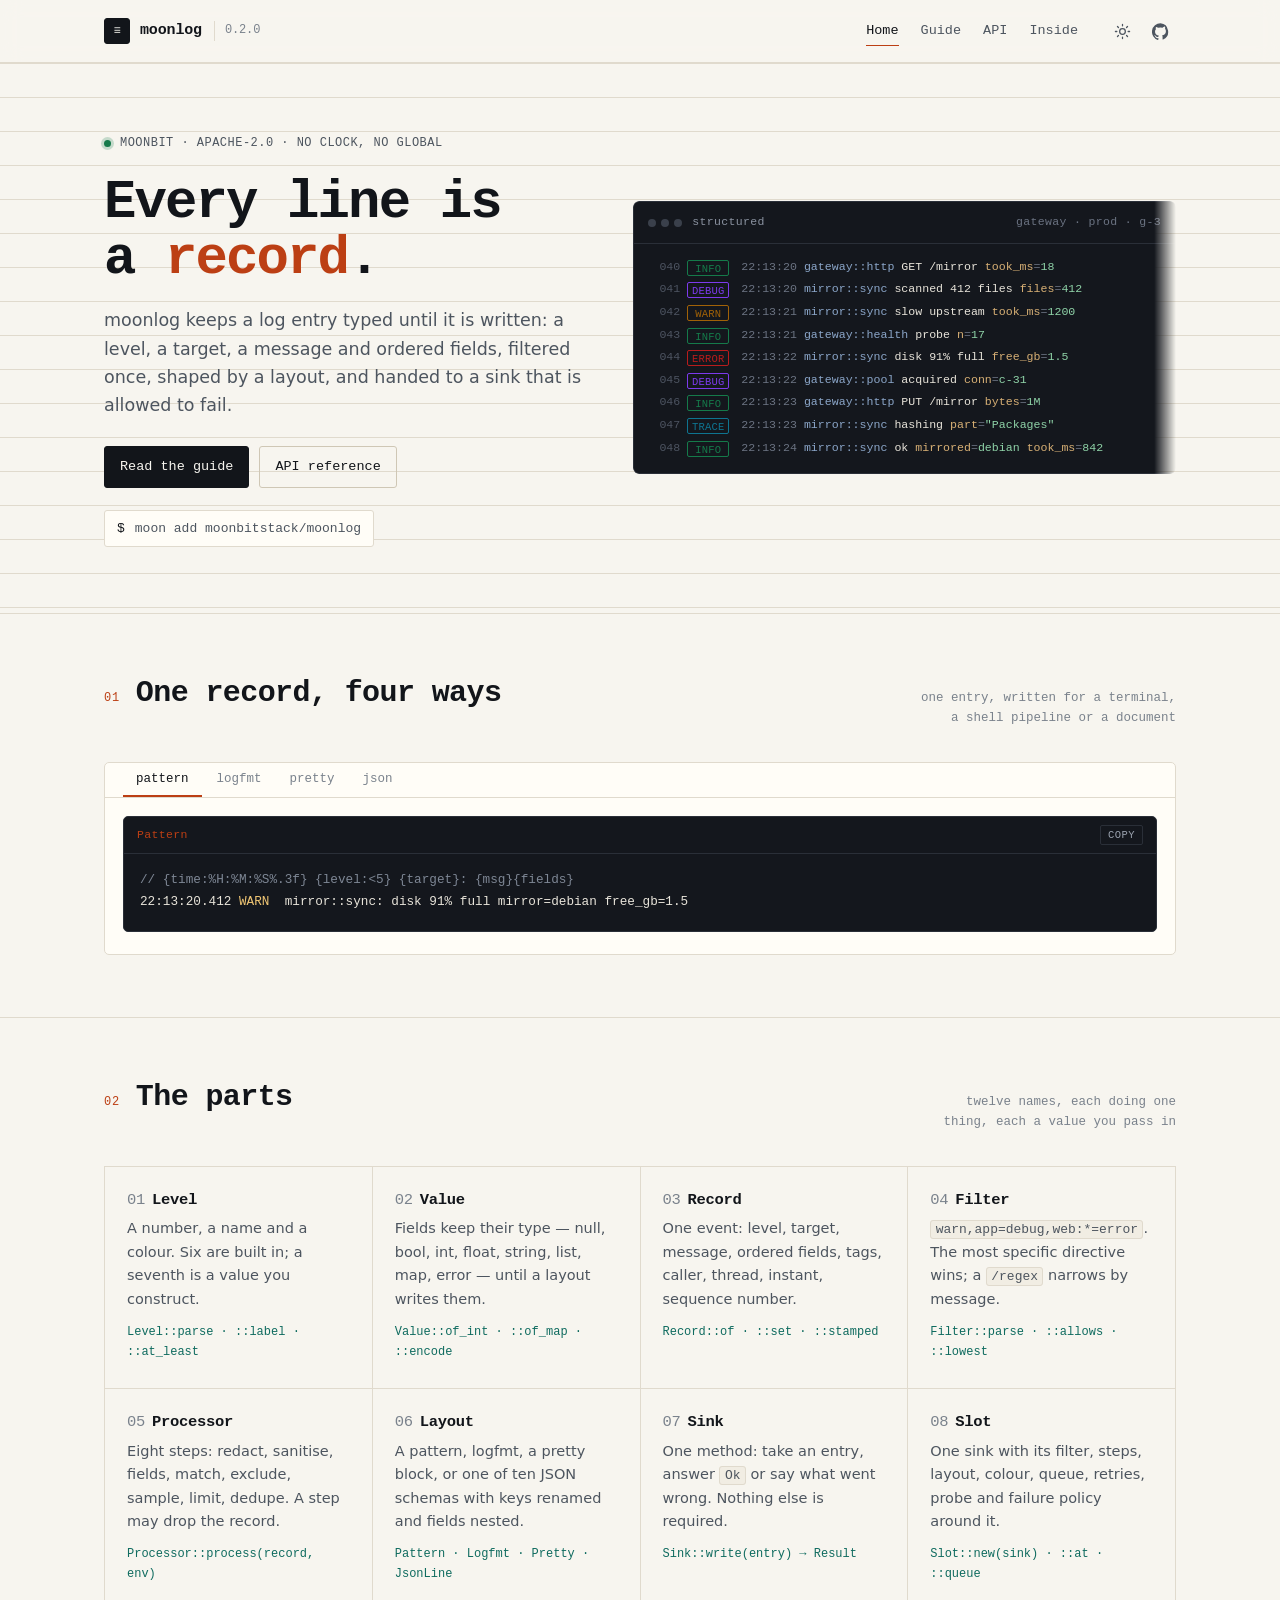
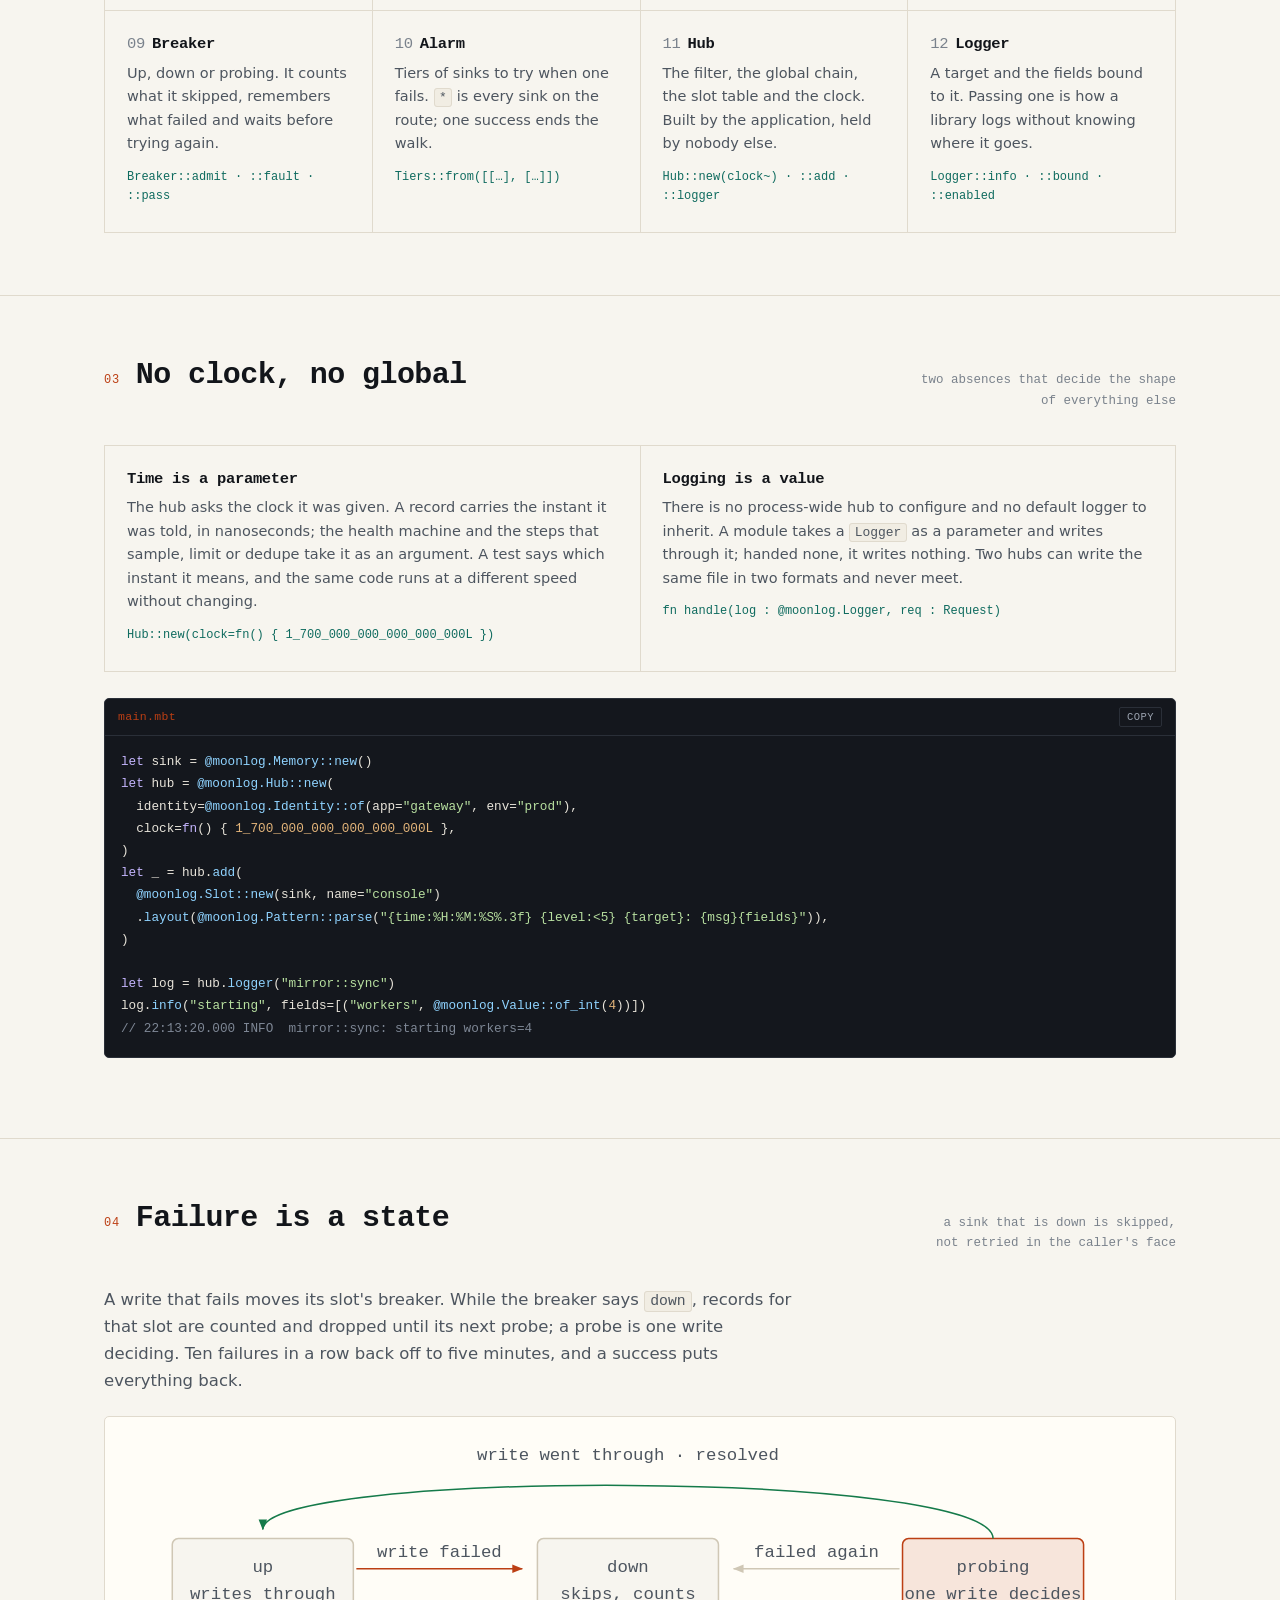
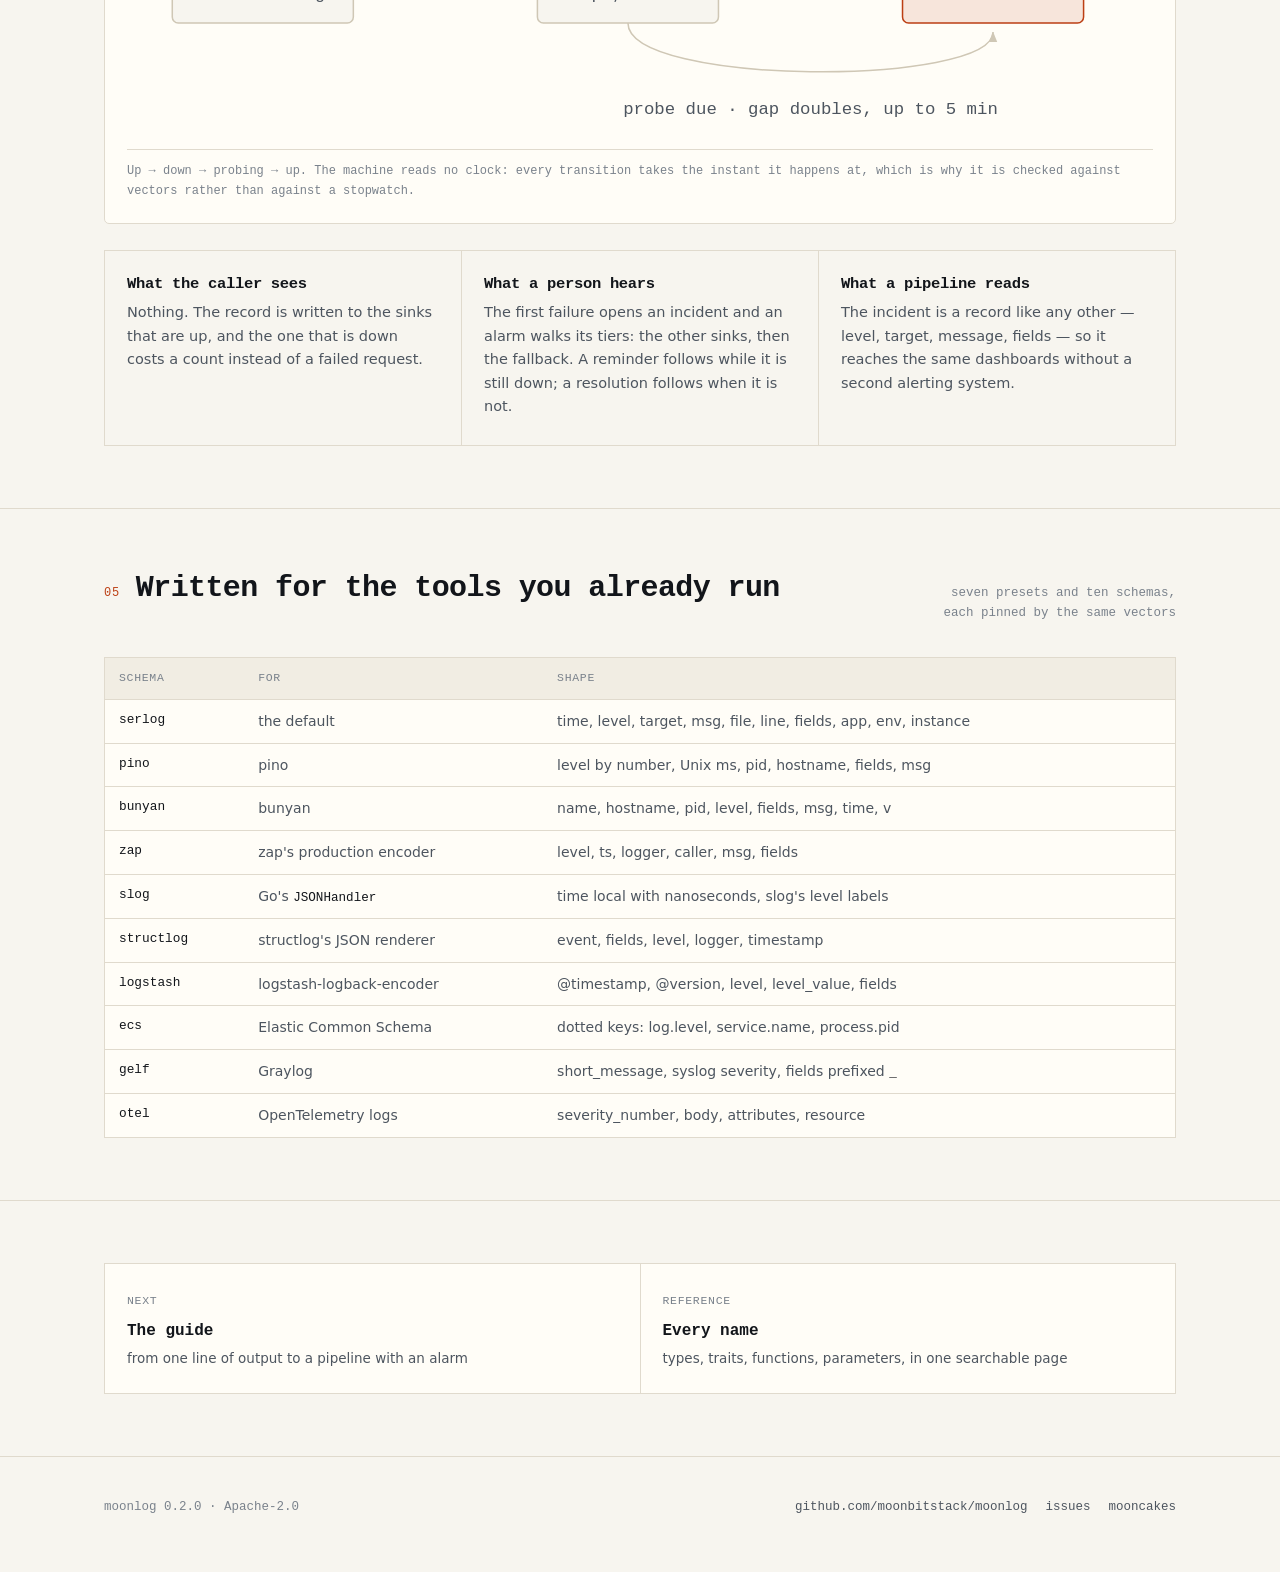
==== commit 77e01787: "polish(site): let the stream sit in its column, and fit a phone Three things the browser said that t" ====
--- a/site/index.html
+++ b/site/index.html
@@ -75,10 +75,9 @@
             <span class="eyebrow"><span class="pulse"></span>MoonBit · Apache-2.0 · no clock, no global</span>
             <h1>Every line is<br />a <em>record</em>.</h1>
             <p class="lede">
-              moonlog keeps a log entry typed until the moment it is written: a
-              level, a target, a message and ordered fields, filtered once,
-              shaped by a layout, delivered to a sink that is allowed to fail
-              without taking the program with it.
+              moonlog keeps a log entry typed until it is written: a level, a
+              target, a message and ordered fields, filtered once, shaped by a
+              layout, and handed to a sink that is allowed to fail.
             </p>
             <div class="actions">
               <a class="button" href="docs.html">Read the guide</a>
--- a/site/assets/style.css
+++ b/site/assets/style.css
@@ -387,6 +387,7 @@
 /* ------------------------------------------------------------- log stream */
 
 .stream {
+  min-width: 0; /* the lines are nowrap; without this the panel sets the page width */
   background: var(--code-bg);
   border: 1px solid var(--code-rule);
   border-radius: 6px;
@@ -396,8 +397,8 @@
   font-size: 11.6px;
   line-height: 1.95;
   color: var(--code-ink);
-  -webkit-mask-image: linear-gradient(90deg, #000 94%, transparent);
-  mask-image: linear-gradient(90deg, #000 94%, transparent);
+  -webkit-mask-image: linear-gradient(90deg, #000 96%, transparent);
+  mask-image: linear-gradient(90deg, #000 96%, transparent);
 }
 
 .stream-bar {
@@ -431,7 +432,6 @@
 
 .stream-body {
   padding: 12px 0 14px;
-  min-height: 292px;
 }
 
 .line {
@@ -514,23 +514,6 @@
   color: #6b7382;
 }
 
-.caret::after {
-  content: "";
-  display: inline-block;
-  width: 7px;
-  height: 15px;
-  margin-left: 2px;
-  background: var(--accent);
-  vertical-align: -2px;
-  animation: blink 1.1s steps(1) infinite;
-}
-
-@keyframes blink {
-  50% {
-    opacity: 0;
-  }
-}
-
 /* --------------------------------------------------------------- section */
 
 section.band {
@@ -1195,17 +1178,27 @@
 
 @media (max-width: 720px) {
   .masthead .inner {
-    gap: 12px;
-    padding: 0 16px;
+    gap: 8px;
+    padding: 0 12px;
   }
 
   nav.site {
-    gap: 14px;
+    gap: 11px;
     font-size: 12.5px;
+    margin-left: auto;
   }
 
   .wordmark .ver {
     display: none;
+  }
+
+  .icon-button {
+    width: 28px;
+    height: 28px;
+  }
+
+  .tools {
+    gap: 2px;
   }
 
   .wrap,
@@ -1230,6 +1223,14 @@
 
   .next {
     grid-template-columns: 1fr;
+  }
+}
+
+/* A phone is too narrow for four labels beside the wordmark; the fourth is one
+   tap away from the guide's own sidebar. */
+@media (max-width: 520px) {
+  nav.site a:last-child {
+    display: none;
   }
 }
 
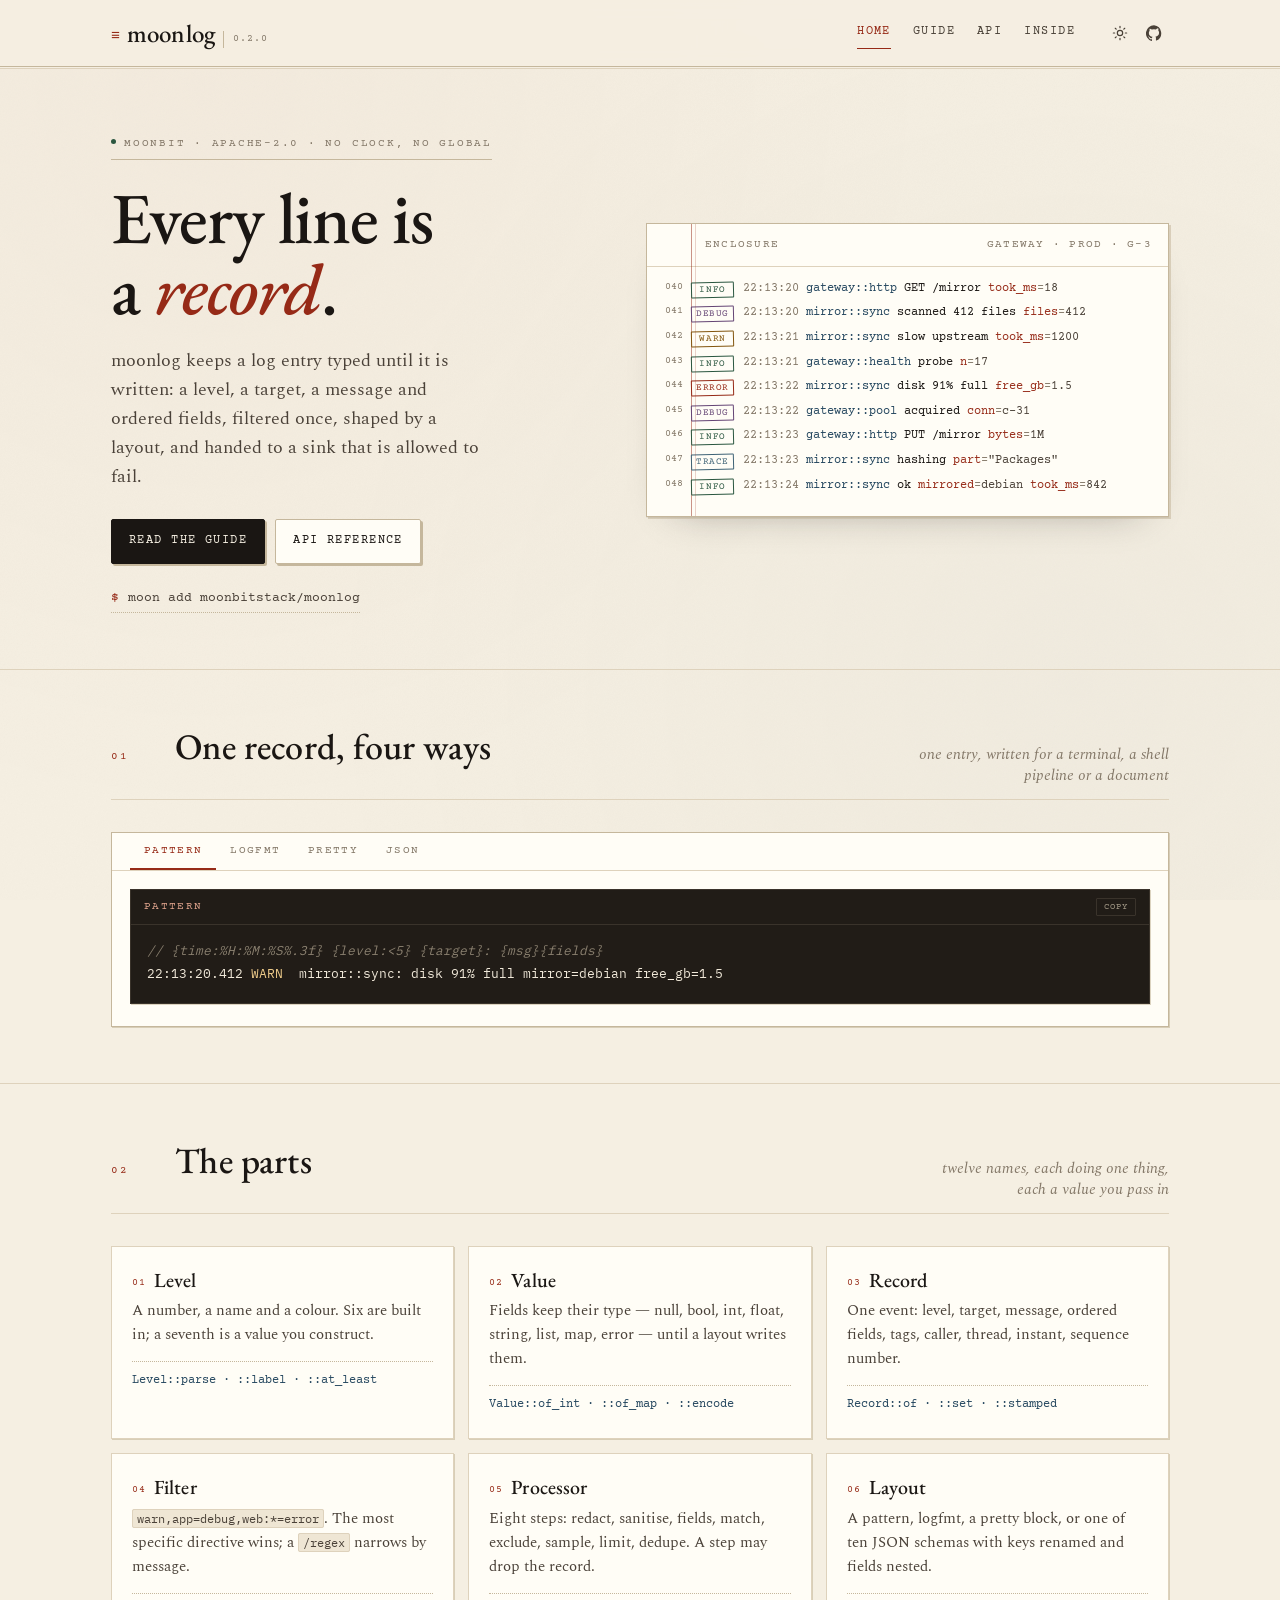
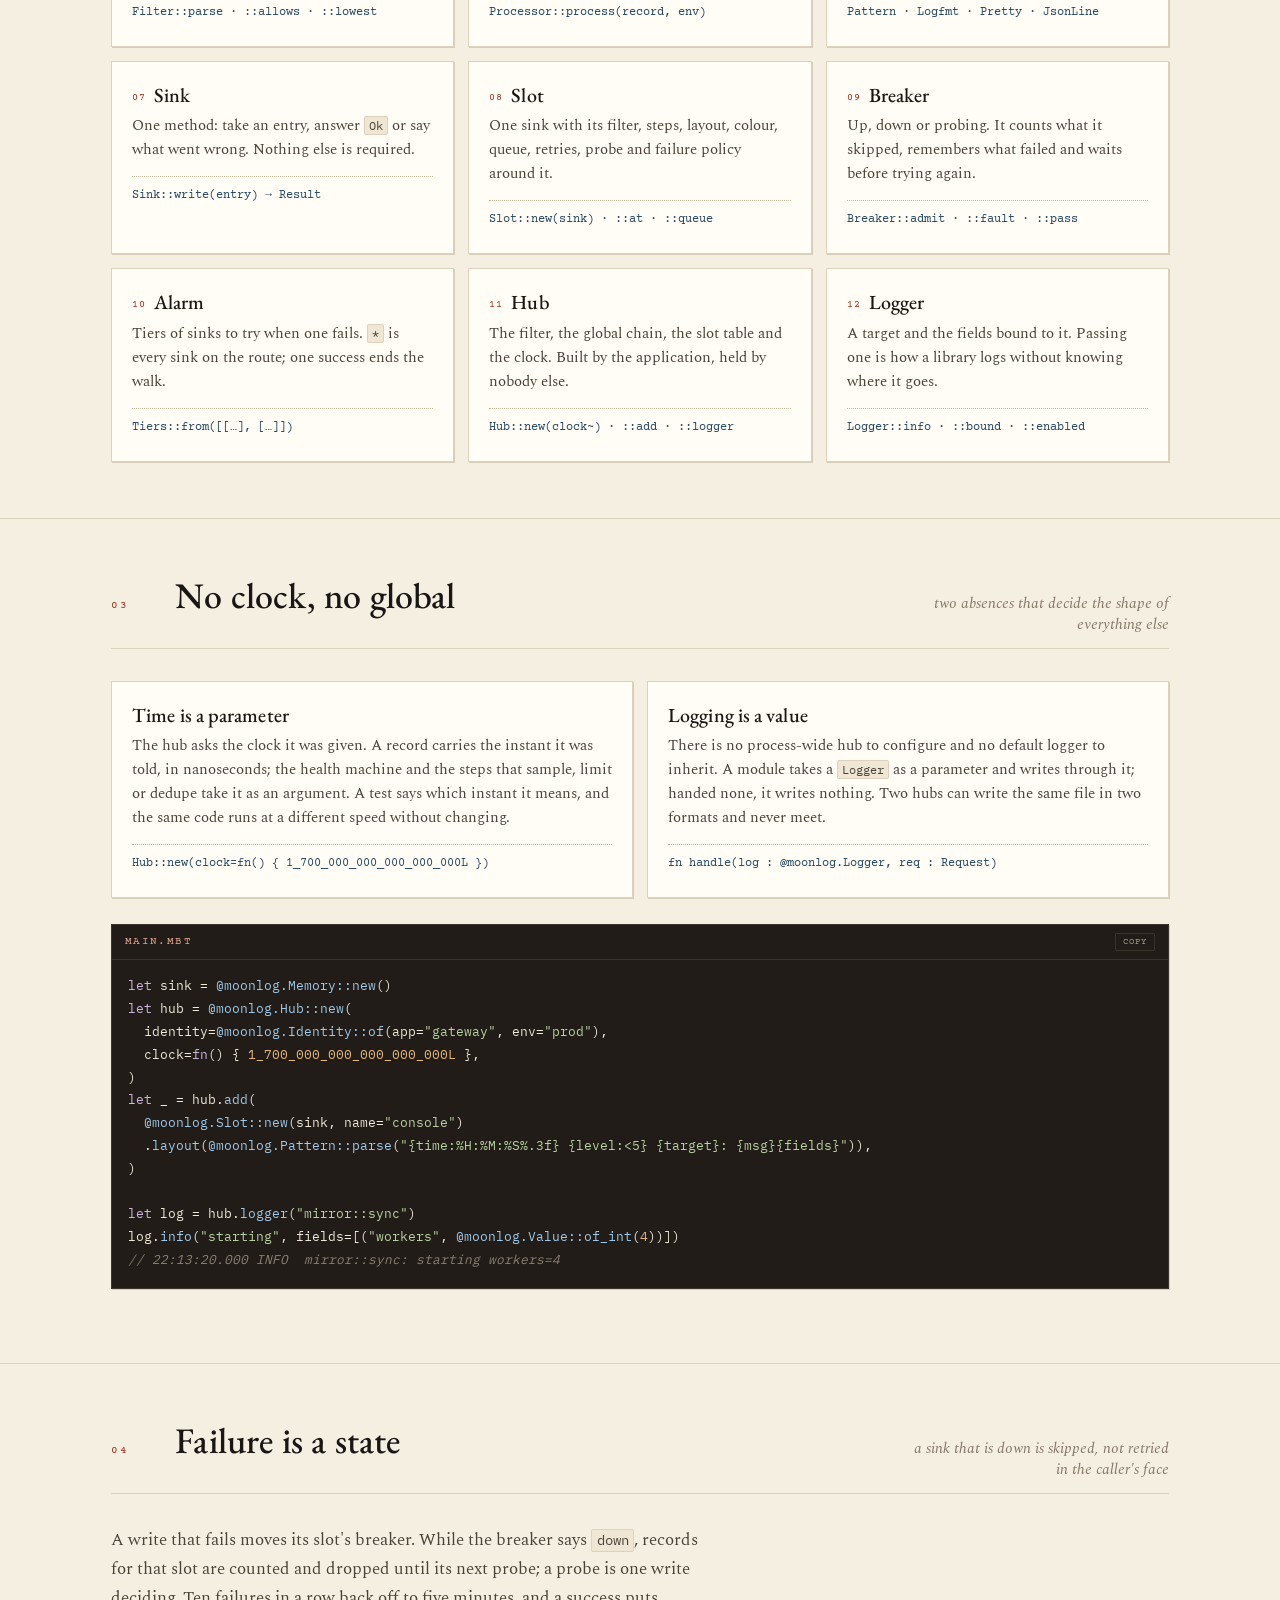
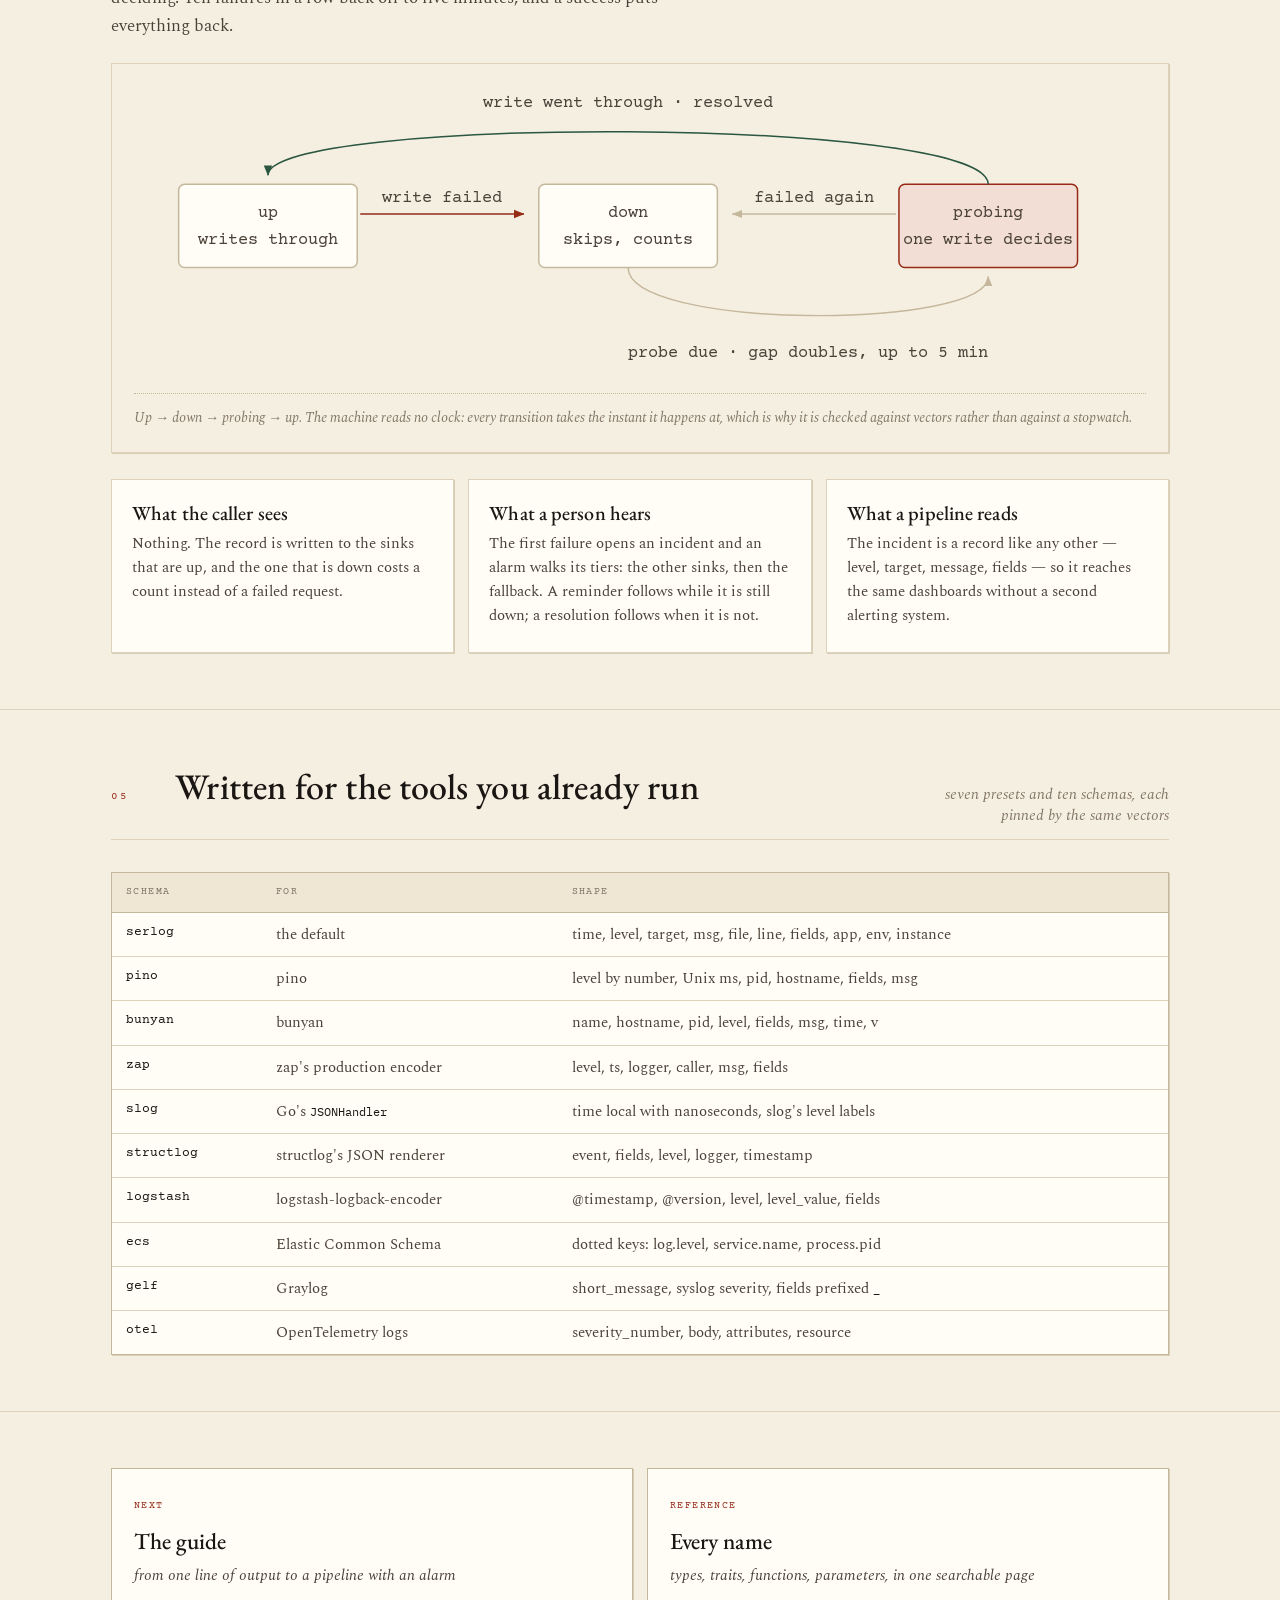
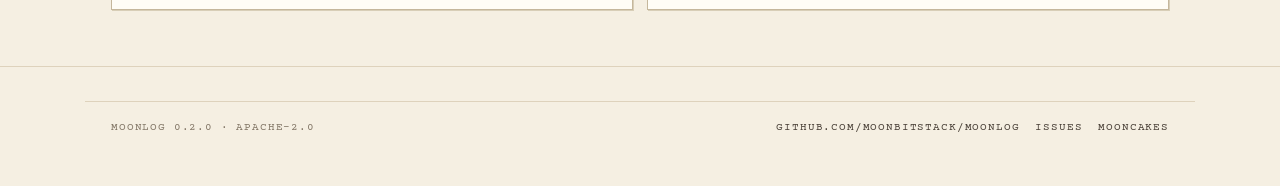
==== commit c2725133: "style(site): make the site a letter, not a dashboard The page was a terminal: dark panels, mono head" ====
--- a/site/index.html
+++ b/site/index.html
@@ -89,7 +89,7 @@
           <div class="stream" aria-label="A sample of what moonlog writes">
             <div class="stream-bar">
               <span class="dots"><i></i><i></i><i></i></span>
-              <span>structured</span>
+              <span>enclosure</span>
               <span class="path">gateway · prod · g-3</span>
             </div>
             <div class="stream-body" data-stream>
--- a/site/assets/style.css
+++ b/site/assets/style.css
@@ -1,72 +1,149 @@
 /* moonlog — structured logging for MoonBit.
-   One stylesheet, no dependencies, no build step. The look is a log stream:
-   hairline rules, numbered sections, monospace for anything the library would
-   write, and level chips as the only saturated colour on the page. */
+
+   The page is stationery: writing paper for the ground, card stock for the
+   things worth picking up, a letterhead rule under the name, a red margin on
+   the pages you read rather than skim, and one wax-red accent for the things
+   that matter. Every rule is a hairline; every shadow is an offset, the way a
+   card sits on a sheet.
+
+   Four faces, each with one job:
+     EB Garamond    the letterhead — the name, headings, and the italic reply
+     Spectral       the letter — running text, captions, table cells
+     Courier Prime  the typewriter — labels, navigation, chips, the log stream
+     IBM Plex Mono  the carbon copy — code
+   All four are self-hosted in assets/fonts; see the notice there. */
+
+@font-face {
+  font-family: "EB Garamond";
+  font-style: normal;
+  font-weight: 400 800;
+  font-display: swap;
+  src: url("fonts/eb-garamond.woff2") format("woff2");
+}
+
+@font-face {
+  font-family: "EB Garamond";
+  font-style: italic;
+  font-weight: 400 800;
+  font-display: swap;
+  src: url("fonts/eb-garamond-italic.woff2") format("woff2");
+}
+
+@font-face {
+  font-family: "Spectral";
+  font-style: normal;
+  font-weight: 400;
+  font-display: swap;
+  src: url("fonts/spectral-400.woff2") format("woff2");
+}
+
+@font-face {
+  font-family: "Spectral";
+  font-style: italic;
+  font-weight: 400;
+  font-display: swap;
+  src: url("fonts/spectral-400i.woff2") format("woff2");
+}
+
+@font-face {
+  font-family: "Spectral";
+  font-style: normal;
+  font-weight: 600;
+  font-display: swap;
+  src: url("fonts/spectral-600.woff2") format("woff2");
+}
+
+@font-face {
+  font-family: "Courier Prime";
+  font-style: normal;
+  font-weight: 400;
+  font-display: swap;
+  src: url("fonts/courier-prime-400.woff2") format("woff2");
+}
+
+@font-face {
+  font-family: "Courier Prime";
+  font-style: normal;
+  font-weight: 700;
+  font-display: swap;
+  src: url("fonts/courier-prime-700.woff2") format("woff2");
+}
+
+@font-face {
+  font-family: "IBM Plex Mono";
+  font-style: normal;
+  font-weight: 400;
+  font-display: swap;
+  src: url("fonts/ibm-plex-mono-400.woff2") format("woff2");
+}
 
 :root {
-  --sans: ui-sans-serif, system-ui, -apple-system, "Segoe UI", Roboto,
-    "Helvetica Neue", Arial, sans-serif;
-  --mono: ui-monospace, "JetBrains Mono", "Cascadia Code", "SF Mono", Menlo,
-    Consolas, "Liberation Mono", monospace;
-
-  --paper: #f7f5ef;
-  --panel: #fffdf7;
-  --panel-2: #f1ede3;
-  --ink: #12151a;
-  --ink-soft: #4d555f;
-  --ink-faint: #7a828c;
-  --rule: #e0dacd;
-  --rule-strong: #cfc7b5;
-
-  --accent: #bc3f14;
-  --accent-soft: #f7e5db;
-  --teal: #0f6b5f;
-  --teal-soft: #dfeeea;
-
-  --trace: #0e7490;
-  --debug: #7c3aed;
-  --info: #157a4a;
-  --warn: #a16207;
-  --error: #b91c1c;
-  --fatal: #7f1d1d;
-
-  --code-bg: #14171d;
-  --code-ink: #e8e4da;
-  --code-rule: #2a2f38;
-
-  --radius: 4px;
-  --max: 1120px;
-
-  --shadow: 0 1px 0 rgb(18 21 26 / 4%), 0 12px 32px -18px rgb(18 21 26 / 28%);
+  --display: "EB Garamond", "Iowan Old Style", Palatino, Georgia, serif;
+  --text: "Spectral", "Iowan Old Style", Georgia, "Times New Roman", serif;
+  --type: "Courier Prime", ui-monospace, "Courier New", monospace;
+  --code: "IBM Plex Mono", ui-monospace, "Cascadia Code", Consolas, monospace;
+
+  --paper: #f5efe2;
+  --panel: #fffdf6;
+  --panel-2: #efe6d4;
+  --ink: #1a1613;
+  --ink-soft: #4a4138;
+  --ink-faint: #837767;
+  --rule: #ded2bc;
+  --rule-strong: #c5b79c;
+
+  --accent: #962a17;
+  --accent-soft: #f2ded4;
+  --blue: #24465e;
+  --blue-soft: #e2e9ef;
+
+  --trace: #3f6376;
+  --debug: #654575;
+  --info: #2b5740;
+  --warn: #83560f;
+  --error: #962a17;
+  --fatal: #61180c;
+
+  --code-bg: #211c17;
+  --code-ink: #f0e8d9;
+  --code-rule: #3a332b;
+
+  --max: 1110px;
+
+  --print: 0 1px 0 rgb(26 22 19 / 5%), 2px 2px 0 rgb(197 183 156 / 55%),
+    0 18px 40px -30px rgb(26 22 19 / 45%);
+  --print-sm: 1px 1px 0 rgb(197 183 156 / 60%);
 }
 
 [data-theme="dark"] {
-  --paper: #0c0e12;
-  --panel: #111419;
-  --panel-2: #161a20;
-  --ink: #ece8df;
-  --ink-soft: #a4acb7;
-  --ink-faint: #7c848f;
-  --rule: #23282f;
-  --rule-strong: #343a43;
-
-  --accent: #ff8a5b;
-  --accent-soft: #2a1a13;
-  --teal: #5eead4;
-  --teal-soft: #10231f;
-
-  --trace: #67e8f9;
-  --debug: #c4b5fd;
-  --info: #6ee7a8;
-  --warn: #fbbf24;
-  --error: #fb7185;
-  --fatal: #fda4af;
-
-  --code-bg: #0a0c10;
-  --code-ink: #e8e4da;
-  --code-rule: #23282f;
-
-  --shadow: 0 1px 0 rgb(0 0 0 / 40%), 0 20px 44px -24px rgb(0 0 0 / 80%);
+  --paper: #15120e;
+  --panel: #1d1914;
+  --panel-2: #252017;
+  --ink: #f2eade;
+  --ink-soft: #c3b8a6;
+  --ink-faint: #8e8271;
+  --rule: #332b21;
+  --rule-strong: #4b4032;
+
+  --accent: #e08563;
+  --accent-soft: #2c1b15;
+  --blue: #93b6ce;
+  --blue-soft: #16232b;
+
+  --trace: #85b2c4;
+  --debug: #b99cd2;
+  --info: #88c59e;
+  --warn: #daa746;
+  --error: #e08563;
+  --fatal: #f0a78e;
+
+  --code-bg: #0e0c09;
+  --code-ink: #ede5d6;
+  --code-rule: #2a251e;
+
+  --print: 0 1px 0 rgb(0 0 0 / 45%), 2px 2px 0 rgb(0 0 0 / 50%),
+    0 22px 48px -32px rgb(0 0 0 / 90%);
+  --print-sm: 1px 1px 0 rgb(0 0 0 / 55%);
 }
 
 *,
@@ -75,19 +152,75 @@
   box-sizing: border-box;
 }
 
+/* A scrollbar that belongs to the paper: a thin ink stroke, not the system's
+   grey trough. Both dialects, because Firefox and Chromium disagree. */
 html {
+  scrollbar-width: thin;
+  scrollbar-color: var(--rule-strong) transparent;
   -webkit-text-size-adjust: 100%;
+  scroll-behavior: smooth;
+}
+
+::-webkit-scrollbar {
+  width: 12px;
+  height: 12px;
+}
+
+::-webkit-scrollbar-track {
+  background: transparent;
+  border-left: 1px solid var(--rule);
+}
+
+::-webkit-scrollbar-thumb {
+  background: var(--rule-strong);
+  border: 3px solid var(--paper);
+  border-radius: 999px;
+}
+
+::-webkit-scrollbar-thumb:hover {
+  background: var(--accent);
+  border-color: var(--paper);
+}
+
+::-webkit-scrollbar-corner {
+  background: transparent;
 }
 
 body {
   margin: 0;
-  background: var(--paper);
-  color: var(--ink);
-  font-family: var(--sans);
-  font-size: 16.5px;
-  line-height: 1.62;
+  background-color: var(--paper);
+  color: var(--ink);
+  font-family: var(--text);
+  font-size: 17px;
+  line-height: 1.68;
+  font-kerning: normal;
+  font-variant-ligatures: common-ligatures;
   -webkit-font-smoothing: antialiased;
   text-rendering: optimizeLegibility;
+}
+
+/* Paper grain: two soft washes and a turbulence at five per cent, so a
+   photograph of this page would not be flat. It takes no clicks. */
+body::before {
+  content: "";
+  position: fixed;
+  inset: 0;
+  z-index: 0;
+  pointer-events: none;
+  opacity: 0.55;
+  background-image:
+    radial-gradient(circle at 16% 10%, rgb(150 42 23 / 4%), transparent 55%),
+    radial-gradient(circle at 84% 76%, rgb(36 70 94 / 4%), transparent 60%),
+    url("data:image/svg+xml,%3Csvg xmlns='http://www.w3.org/2000/svg' width='160' height='160'%3E%3Cfilter id='n'%3E%3CfeTurbulence type='fractalNoise' baseFrequency='0.9' numOctaves='2' stitchTiles='stitch'/%3E%3CfeColorMatrix type='saturate' values='0'/%3E%3C/filter%3E%3Crect width='160' height='160' filter='url(%23n)' opacity='0.05'/%3E%3C/svg%3E");
+}
+
+[data-theme="dark"] body::before {
+  opacity: 0.35;
+}
+
+body > * {
+  position: relative;
+  z-index: 1;
 }
 
 ::selection {
@@ -103,37 +236,39 @@
 
 a:hover {
   text-decoration: underline;
+  text-decoration-thickness: 1px;
 }
 
 h1,
 h2,
 h3,
 h4 {
-  font-family: var(--mono);
-  font-weight: 600;
-  letter-spacing: -0.02em;
-  line-height: 1.18;
+  font-family: var(--display);
+  font-weight: 500;
+  letter-spacing: 0.005em;
+  line-height: 1.16;
   margin: 0;
 }
 
 p {
-  margin: 0 0 1.05em;
+  margin: 0 0 1.02em;
 }
 
 code,
 kbd,
 pre,
 samp {
-  font-family: var(--mono);
-  font-size: 0.895em;
+  font-family: var(--code);
+  font-size: 0.84em;
 }
 
 :not(pre) > code {
   background: var(--panel-2);
   border: 1px solid var(--rule);
-  border-radius: 3px;
+  border-radius: 2px;
   padding: 0.08em 0.34em;
   white-space: nowrap;
+  font-size: 0.8em;
 }
 
 hr {
@@ -148,95 +283,105 @@
   position: sticky;
   top: 0;
   z-index: 30;
-  background: color-mix(in srgb, var(--paper) 88%, transparent);
-  backdrop-filter: blur(10px);
+  background: color-mix(in srgb, var(--paper) 94%, transparent);
+  backdrop-filter: blur(8px);
+}
+
+/* The letterhead rule: one line, a breath, another. */
+.masthead::after {
+  content: "";
+  display: block;
+  border-top: 1px solid var(--rule-strong);
   border-bottom: 1px solid var(--rule);
+  height: 3px;
 }
 
 .masthead .inner {
   max-width: var(--max);
   margin: 0 auto;
-  padding: 0 24px;
-  height: 62px;
+  padding: 0 26px;
+  height: 66px;
   display: flex;
   align-items: center;
-  gap: 28px;
+  gap: 30px;
 }
 
 .wordmark {
   display: inline-flex;
-  align-items: center;
-  gap: 10px;
-  color: var(--ink);
-  font-family: var(--mono);
-  font-size: 15px;
-  font-weight: 600;
-  letter-spacing: -0.01em;
+  align-items: baseline;
+  gap: 8px;
+  color: var(--ink);
+  font-family: var(--display);
+  font-size: 25px;
+  font-weight: 500;
+  letter-spacing: 0.01em;
 }
 
 .wordmark:hover {
   text-decoration: none;
+  color: var(--accent);
 }
 
 .wordmark .glyph {
-  display: inline-grid;
-  place-items: center;
-  width: 26px;
-  height: 26px;
-  border: 1px solid var(--ink);
-  border-radius: 3px;
-  font-size: 12px;
+  font-family: var(--type);
+  font-size: 15px;
   line-height: 1;
-  background: var(--ink);
-  color: var(--paper);
+  letter-spacing: -0.1em;
+  color: var(--accent);
+  transform: translateY(-2px);
 }
 
 .wordmark .ver {
+  font-family: var(--type);
+  font-size: 10px;
+  letter-spacing: 0.1em;
+  text-transform: uppercase;
   color: var(--ink-faint);
-  font-weight: 400;
-  font-size: 12px;
-  border-left: 1px solid var(--rule);
-  padding-left: 10px;
-  margin-left: 2px;
+  border-left: 1px solid var(--rule-strong);
+  padding-left: 9px;
+  transform: translateY(-1px);
 }
 
 nav.site {
   display: flex;
   gap: 22px;
   margin-left: auto;
-  font-family: var(--mono);
-  font-size: 13.5px;
+  font-family: var(--type);
+  font-size: 12px;
+  letter-spacing: 0.12em;
+  text-transform: uppercase;
 }
 
 nav.site a {
   color: var(--ink-soft);
-  padding: 4px 0;
+  padding: 5px 0;
   border-bottom: 1px solid transparent;
 }
 
 nav.site a:hover {
   color: var(--ink);
+  border-bottom-color: var(--rule-strong);
   text-decoration: none;
 }
 
 nav.site a[aria-current="page"] {
-  color: var(--ink);
+  color: var(--accent);
   border-bottom-color: var(--accent);
 }
 
 .tools {
   display: flex;
   align-items: center;
-  gap: 6px;
+  gap: 4px;
 }
 
 .icon-button {
   display: inline-grid;
   place-items: center;
-  width: 32px;
-  height: 32px;
+  width: 30px;
+  height: 30px;
   border: 1px solid transparent;
-  border-radius: 3px;
+  border-radius: 2px;
   background: none;
   color: var(--ink-soft);
   cursor: pointer;
@@ -244,14 +389,14 @@
 }
 
 .icon-button:hover {
-  color: var(--ink);
-  border-color: var(--rule);
+  color: var(--accent);
+  border-color: var(--rule-strong);
   background: var(--panel);
 }
 
 .icon-button svg {
-  width: 17px;
-  height: 17px;
+  width: 16px;
+  height: 16px;
 }
 
 [data-theme="light"] .icon-moon,
@@ -264,62 +409,64 @@
 .wrap {
   max-width: var(--max);
   margin: 0 auto;
-  padding: 0 24px;
+  padding: 0 26px;
 }
 
 .hero {
   border-bottom: 1px solid var(--rule);
-  background:
-    linear-gradient(var(--rule) 1px, transparent 1px) 0 0 / 100% 34px,
-    var(--paper);
 }
 
 .hero .wrap {
   display: grid;
-  grid-template-columns: minmax(0, 0.94fr) minmax(0, 1.06fr);
-  gap: 48px;
-  padding-top: 66px;
-  padding-bottom: 66px;
+  grid-template-columns: minmax(0, 0.96fr) minmax(0, 1.04fr);
+  gap: 52px;
+  padding-top: 58px;
+  padding-bottom: 56px;
   align-items: center;
 }
 
 .eyebrow {
-  display: inline-flex;
-  align-items: center;
-  gap: 9px;
-  font-family: var(--mono);
-  font-size: 12px;
-  letter-spacing: 0.04em;
+  display: inline-block;
+  font-family: var(--type);
+  font-size: 11px;
+  letter-spacing: 0.16em;
   text-transform: uppercase;
-  color: var(--ink-soft);
+  color: var(--ink-faint);
+  border-bottom: 1px solid var(--rule-strong);
+  padding-bottom: 6px;
   margin-bottom: 22px;
 }
 
 .eyebrow .pulse {
-  width: 7px;
-  height: 7px;
+  display: inline-block;
+  width: 5px;
+  height: 5px;
   border-radius: 50%;
   background: var(--info);
-  box-shadow: 0 0 0 3px color-mix(in srgb, var(--info) 22%, transparent);
+  margin-right: 8px;
+  vertical-align: 2px;
 }
 
 .hero h1 {
-  font-size: clamp(34px, 4.6vw, 54px);
-  line-height: 1.03;
-  letter-spacing: -0.035em;
-  margin-bottom: 20px;
+  font-size: clamp(46px, 6vw, 72px);
+  line-height: 0.98;
+  letter-spacing: -0.015em;
+  margin-bottom: 22px;
+  font-weight: 500;
 }
 
 .hero h1 em {
-  font-style: normal;
+  font-style: italic;
   color: var(--accent);
 }
 
 .lede {
-  font-size: 17.5px;
+  font-family: var(--text);
+  font-size: 18px;
+  line-height: 1.62;
   color: var(--ink-soft);
-  max-width: 46ch;
-  margin-bottom: 26px;
+  max-width: 42ch;
+  margin-bottom: 28px;
 }
 
 .lede code {
@@ -337,24 +484,27 @@
   display: inline-flex;
   align-items: center;
   gap: 8px;
-  font-family: var(--mono);
-  font-size: 13.5px;
-  padding: 9px 15px;
-  border-radius: 3px;
+  font-family: var(--type);
+  font-size: 12px;
+  letter-spacing: 0.12em;
+  text-transform: uppercase;
+  padding: 11px 17px;
+  border-radius: 2px;
   border: 1px solid var(--ink);
   background: var(--ink);
   color: var(--paper);
+  box-shadow: 2px 2px 0 var(--rule-strong);
 }
 
 .button:hover {
   text-decoration: none;
   background: var(--accent);
   border-color: var(--accent);
-  color: #fff;
+  color: #fdf6ee;
 }
 
 .button.ghost {
-  background: transparent;
+  background: var(--panel);
   color: var(--ink);
   border-color: var(--rule-strong);
 }
@@ -365,92 +515,118 @@
   border-color: var(--accent);
 }
 
+/* On dark stock the ink is light, so the solid button would go pale: fill it
+   with the wax instead, which is what a label on a dark envelope looks like. */
+[data-theme="dark"] .button {
+  background: var(--accent);
+  border-color: var(--accent);
+  color: #1a120e;
+  box-shadow: 2px 2px 0 #3a3226;
+}
+
+[data-theme="dark"] .button:hover {
+  background: #eda285;
+  border-color: #eda285;
+  color: #1a120e;
+}
+
 .install {
-  margin-top: 22px;
+  margin-top: 24px;
   display: inline-flex;
   align-items: center;
-  gap: 10px;
-  font-family: var(--mono);
+  gap: 9px;
+  font-family: var(--type);
+  font-size: 12.5px;
+  color: var(--ink-soft);
+  border-bottom: 1px dotted var(--rule-strong);
+  padding-bottom: 3px;
+}
+
+.install b {
+  font-weight: 400;
+  color: var(--accent);
   font-size: 13px;
-  color: var(--ink-soft);
+}
+
+/* --------------------------------------------------------- the enclosure */
+
+.stream {
+  position: relative;
+  min-width: 0;
   background: var(--panel);
-  border: 1px solid var(--rule);
-  border-radius: 3px;
-  padding: 7px 12px;
-}
-
-.install b {
-  font-weight: 500;
-  color: var(--ink);
-}
-
-/* ------------------------------------------------------------- log stream */
-
-.stream {
-  min-width: 0; /* the lines are nowrap; without this the panel sets the page width */
-  background: var(--code-bg);
-  border: 1px solid var(--code-rule);
-  border-radius: 6px;
-  box-shadow: var(--shadow);
-  overflow: hidden;
-  font-family: var(--mono);
-  font-size: 11.6px;
-  line-height: 1.95;
-  color: var(--code-ink);
-  -webkit-mask-image: linear-gradient(90deg, #000 96%, transparent);
-  mask-image: linear-gradient(90deg, #000 96%, transparent);
+  border: 1px solid var(--rule-strong);
+  box-shadow: var(--print);
+  font-family: var(--type);
+  font-size: 12px;
+  line-height: 2.05;
+  color: var(--ink);
+  padding: 0 0 14px 0;
+}
+
+/* The red margin of ruled paper, and its companion hairline. */
+.stream::before {
+  content: "";
+  position: absolute;
+  top: 0;
+  bottom: 0;
+  left: 44px;
+  width: 1px;
+  background: color-mix(in srgb, var(--accent) 50%, transparent);
+}
+
+.stream::after {
+  content: "";
+  position: absolute;
+  top: 0;
+  bottom: 0;
+  left: 48px;
+  width: 1px;
+  background: color-mix(in srgb, var(--accent) 20%, transparent);
 }
 
 .stream-bar {
   display: flex;
-  align-items: center;
+  align-items: baseline;
   gap: 10px;
-  padding: 9px 14px;
-  border-bottom: 1px solid var(--code-rule);
-  color: #8b93a1;
-  font-size: 11.5px;
-  letter-spacing: 0.03em;
+  padding: 11px 16px 9px 58px;
+  border-bottom: 1px solid var(--rule);
+  font-size: 10.5px;
+  letter-spacing: 0.12em;
+  text-transform: uppercase;
+  white-space: nowrap;
+  overflow: hidden;
+  color: var(--ink-faint);
 }
 
 .stream-bar .dots {
-  display: inline-flex;
-  gap: 5px;
-}
-
-.stream-bar .dots i {
-  width: 8px;
-  height: 8px;
-  border-radius: 50%;
-  background: #3a404b;
-  display: block;
+  display: none;
 }
 
 .stream-bar .path {
   margin-left: auto;
-  color: #6b7382;
 }
 
 .stream-body {
-  padding: 12px 0 14px;
+  padding: 10px 0 4px;
 }
 
 .line {
   display: grid;
-  grid-template-columns: 32px 47px minmax(0, 1fr);
-  gap: 7px;
-  padding: 0 14px;
+  grid-template-columns: 28px 44px minmax(0, 1fr);
+  gap: 8px;
+  padding: 0 16px 0 8px;
   white-space: nowrap;
   overflow: hidden;
 }
 
 .line.enter {
-  animation: arrive 0.45s ease-out both;
+  animation: arrive 0.4s ease-out both;
 }
 
 @keyframes arrive {
   from {
     opacity: 0;
-    transform: translateY(4px);
+    transform: translateY(3px);
   }
   to {
     opacity: 1;
@@ -459,21 +635,24 @@
 }
 
 .line .no {
-  color: #4d5461;
+  color: var(--ink-faint);
   text-align: right;
+  font-size: 10px;
 }
 
 .chip {
   display: inline-block;
-  width: 42px;
+  width: 43px;
   text-align: center;
-  border-radius: 2px;
-  font-size: 10.5px;
-  letter-spacing: 0.02em;
-  line-height: 16px;
+  font-family: var(--type);
+  font-size: 9.5px;
+  letter-spacing: 0.06em;
+  line-height: 15px;
   height: 16px;
-  margin-top: 4px;
+  margin-top: 5px;
   border: 1px solid currentColor;
+  border-radius: 1px;
+  transform: rotate(-1.5deg);
 }
 
 .chip.trace {
@@ -496,22 +675,22 @@
 }
 
 .stream .t {
-  color: #6b7382;
+  color: var(--ink-faint);
 }
 .stream .tgt {
-  color: #8ba6c9;
+  color: var(--blue);
 }
 .stream .msg {
-  color: #e8e4da;
+  color: var(--ink);
 }
 .stream .k {
-  color: #d8b075;
+  color: var(--accent);
 }
 .stream .v {
-  color: #8fd3a8;
+  color: var(--ink-soft);
 }
 .stream .punct {
-  color: #6b7382;
+  color: var(--ink-faint);
 }
 
 /* --------------------------------------------------------------- section */
@@ -521,35 +700,42 @@
 }
 
 section.band .wrap {
-  padding-top: 62px;
-  padding-bottom: 62px;
+  padding-top: 56px;
+  padding-bottom: 56px;
 }
 
 .band-head {
   display: flex;
   align-items: baseline;
-  gap: 16px;
-  margin-bottom: 34px;
+  gap: 18px;
+  margin-bottom: 32px;
+  padding-bottom: 12px;
+  border-bottom: 1px solid var(--rule);
 }
 
 .band-head .idx {
-  font-family: var(--mono);
-  font-size: 12px;
+  font-family: var(--type);
+  font-size: 11px;
+  letter-spacing: 0.14em;
+  text-transform: uppercase;
   color: var(--accent);
-  letter-spacing: 0.06em;
+  min-width: 4.2em;
 }
 
 .band-head h2 {
-  font-size: clamp(22px, 2.6vw, 30px);
+  font-size: clamp(27px, 3vw, 36px);
+  font-weight: 500;
 }
 
 .band-head .note {
   margin-left: auto;
   color: var(--ink-faint);
-  font-family: var(--mono);
-  font-size: 12.5px;
-  max-width: 34ch;
+  font-family: var(--text);
+  font-style: italic;
+  font-size: 14.5px;
+  max-width: 32ch;
   text-align: right;
+  line-height: 1.45;
 }
 
 /* ------------------------------------------------------------------ grid */
@@ -557,39 +743,46 @@
 .cols {
   display: grid;
   grid-template-columns: repeat(auto-fit, minmax(255px, 1fr));
-  gap: 1px;
-  background: var(--rule);
+  gap: 14px;
+}
+
+.cell {
+  background: var(--panel);
   border: 1px solid var(--rule);
-}
-
-.cell {
-  background: var(--paper);
-  padding: 24px 22px 26px;
+  box-shadow: var(--print-sm);
+  padding: 22px 20px 24px;
 }
 
 .cell h3 {
-  font-size: 15.5px;
-  margin-bottom: 8px;
+  font-size: 20px;
+  margin-bottom: 7px;
+  font-weight: 500;
 }
 
 .cell h3 .num {
-  color: var(--ink-faint);
-  font-weight: 400;
-  margin-right: 7px;
+  font-family: var(--type);
+  font-size: 10px;
+  letter-spacing: 0.1em;
+  color: var(--accent);
+  margin-right: 8px;
+  vertical-align: 2px;
 }
 
 .cell p {
   color: var(--ink-soft);
-  font-size: 14.5px;
+  font-size: 15px;
+  line-height: 1.6;
   margin: 0;
 }
 
 .cell .sig {
   display: block;
-  margin-top: 12px;
-  font-family: var(--mono);
-  font-size: 12px;
-  color: var(--teal);
+  margin-top: 14px;
+  padding-top: 9px;
+  border-top: 1px dotted var(--rule-strong);
+  font-family: var(--type);
+  font-size: 11.5px;
+  color: var(--blue);
   overflow-wrap: anywhere;
 }
 
@@ -599,7 +792,7 @@
   position: relative;
   background: var(--code-bg);
   border: 1px solid var(--code-rule);
-  border-radius: 5px;
+  box-shadow: var(--print-sm);
   margin: 0 0 18px;
   overflow: hidden;
 }
@@ -610,14 +803,15 @@
   gap: 8px;
   padding: 8px 13px;
   border-bottom: 1px solid var(--code-rule);
-  font-family: var(--mono);
-  font-size: 11.5px;
-  color: #8b93a1;
-  letter-spacing: 0.03em;
+  font-family: var(--type);
+  font-size: 10.5px;
+  letter-spacing: 0.13em;
+  text-transform: uppercase;
+  color: #9b9284;
 }
 
 .code header .tag {
-  color: var(--accent);
+  color: #e0a48d;
 }
 
 .code pre {
@@ -625,73 +819,103 @@
   padding: 15px 16px 17px;
   overflow-x: auto;
   color: var(--code-ink);
-  line-height: 1.75;
-  font-size: 12.7px;
+  line-height: 1.78;
+  font-size: 12.8px;
   tab-size: 2;
+  scrollbar-width: thin;
+  scrollbar-color: #5a5145 var(--code-bg);
 }
 
 .code pre .c {
-  color: #7e8795;
+  color: #8b8170;
+  font-style: italic;
 }
 .code pre .s {
-  color: #b8e0a0;
+  color: #b8d3a2;
 }
 .code pre .n {
-  color: #e4b57a;
+  color: #e2b681;
 }
 .code pre .kw {
-  color: #c4b5fd;
+  color: #cfb6e0;
 }
 .code pre .fn {
-  color: #8fd3ff;
+  color: #9fcaE9;
 }
 .code pre .ty {
-  color: #f0c674;
+  color: #eecb8a;
+}
+
+/* The scrollbar inside a carbon copy belongs to the carbon copy. */
+.code pre::-webkit-scrollbar {
+  height: 9px;
+  width: 9px;
+}
+
+.code pre::-webkit-scrollbar-track {
+  background: var(--code-bg);
+  border-left: 1px solid var(--code-rule);
+}
+
+.code pre::-webkit-scrollbar-thumb {
+  background: #5a5145;
+  border: 2px solid var(--code-bg);
+  border-radius: 999px;
+}
+
+.code pre::-webkit-scrollbar-thumb:hover {
+  background: #8d8273;
 }
 
 .copy {
   margin-left: auto;
   background: none;
   border: 1px solid var(--code-rule);
-  color: #9aa2ae;
-  font-family: var(--mono);
-  font-size: 10.5px;
-  letter-spacing: 0.04em;
+  color: #a29886;
+  font-family: var(--type);
+  font-size: 9px;
+  letter-spacing: 0.12em;
   text-transform: uppercase;
   padding: 3px 7px;
-  border-radius: 2px;
+  border-radius: 1px;
   cursor: pointer;
 }
 
 .copy:hover {
   color: var(--code-ink);
-  border-color: #4a5260;
+  border-color: #6b6152;
 }
 
 /* ------------------------------------------------------------------ tabs */
 
 .tabs {
   display: flex;
-  gap: 2px;
+  gap: 0;
   border-bottom: 1px solid var(--rule);
-  margin-bottom: 0;
   overflow-x: auto;
+  scrollbar-width: none;
+}
+
+.tabs::-webkit-scrollbar {
+  display: none;
 }
 
 .tabs button {
-  font-family: var(--mono);
-  font-size: 12.5px;
+  font-family: var(--type);
+  font-size: 11px;
+  letter-spacing: 0.12em;
+  text-transform: uppercase;
   color: var(--ink-faint);
   background: none;
   border: 0;
   border-bottom: 2px solid transparent;
-  padding: 9px 13px;
+  padding: 11px 14px;
   cursor: pointer;
   white-space: nowrap;
 }
 
 .tabs button[aria-selected="true"] {
-  color: var(--ink);
+  color: var(--accent);
   border-bottom-color: var(--accent);
 }
 
@@ -708,9 +932,9 @@
 }
 
 .specimen {
-  border: 1px solid var(--rule);
+  border: 1px solid var(--rule-strong);
   background: var(--panel);
-  border-radius: 5px;
+  box-shadow: var(--print-sm);
   padding: 0 18px 6px;
 }
 
@@ -727,26 +951,43 @@
 
 .table-wrap {
   overflow-x: auto;
-  border: 1px solid var(--rule);
+  border: 1px solid var(--rule-strong);
   background: var(--panel);
+  box-shadow: var(--print-sm);
+  scrollbar-width: thin;
+  scrollbar-color: var(--rule-strong) var(--panel-2);
+}
+
+.table-wrap::-webkit-scrollbar {
+  height: 9px;
+}
+
+.table-wrap::-webkit-scrollbar-track {
+  background: var(--panel-2);
+}
+
+.table-wrap::-webkit-scrollbar-thumb {
+  background: var(--rule-strong);
+  border: 2px solid var(--panel-2);
+  border-radius: 999px;
 }
 
 table {
   width: 100%;
   border-collapse: collapse;
-  font-size: 14px;
+  font-size: 15px;
 }
 
 thead th {
   text-align: left;
-  font-family: var(--mono);
-  font-size: 11.5px;
-  letter-spacing: 0.06em;
+  font-family: var(--type);
+  font-size: 10px;
+  letter-spacing: 0.14em;
   text-transform: uppercase;
   color: var(--ink-faint);
-  font-weight: 500;
+  font-weight: 400;
   padding: 11px 14px;
-  border-bottom: 1px solid var(--rule);
+  border-bottom: 1px solid var(--rule-strong);
   background: var(--panel-2);
   white-space: nowrap;
 }
@@ -756,6 +997,7 @@
   border-bottom: 1px solid var(--rule);
   vertical-align: top;
   color: var(--ink-soft);
+  line-height: 1.55;
 }
 
 tbody tr:last-child td {
@@ -764,8 +1006,8 @@
 
 tbody td:first-child {
   color: var(--ink);
-  font-family: var(--mono);
-  font-size: 12.8px;
+  font-family: var(--type);
+  font-size: 12.5px;
   white-space: nowrap;
 }
 
@@ -773,7 +1015,7 @@
   background: none;
   border: 0;
   padding: 0;
-  font-size: 12.6px;
+  font-size: 12px;
   color: var(--ink);
 }
 
@@ -783,15 +1025,21 @@
   border-left: 2px solid var(--accent);
   padding: 2px 0 2px 20px;
   margin: 0 0 26px;
-  font-size: 17px;
+  font-family: var(--display);
+  font-size: 22px;
+  font-style: italic;
+  line-height: 1.4;
   color: var(--ink);
 }
 
 .quote span {
   display: block;
   margin-top: 8px;
-  font-family: var(--mono);
-  font-size: 12.5px;
+  font-family: var(--type);
+  font-style: normal;
+  font-size: 10.5px;
+  letter-spacing: 0.1em;
+  text-transform: uppercase;
   color: var(--ink-faint);
 }
 
@@ -800,58 +1048,63 @@
 .next {
   display: grid;
   grid-template-columns: 1fr 1fr;
-  gap: 1px;
-  background: var(--rule);
-  border: 1px solid var(--rule);
+  gap: 14px;
 }
 
 .next a {
   display: block;
-  padding: 22px;
+  padding: 20px 22px;
   background: var(--panel);
+  border: 1px solid var(--rule-strong);
+  box-shadow: var(--print-sm);
   color: var(--ink);
 }
 
 .next a:hover {
-  background: var(--panel-2);
   text-decoration: none;
+  border-color: var(--accent);
 }
 
 .next .dir {
-  font-family: var(--mono);
-  font-size: 11.5px;
-  color: var(--ink-faint);
-  letter-spacing: 0.06em;
+  font-family: var(--type);
+  font-size: 10px;
+  letter-spacing: 0.14em;
   text-transform: uppercase;
+  color: var(--accent);
 }
 
 .next strong {
   display: block;
-  font-family: var(--mono);
-  font-size: 16px;
-  margin-top: 6px;
+  font-family: var(--display);
+  font-size: 23px;
+  font-weight: 500;
+  margin-top: 4px;
 }
 
 .next em {
-  font-style: normal;
+  font-style: italic;
   color: var(--ink-soft);
-  font-size: 13.5px;
+  font-size: 14.5px;
 }
 
 /* ---------------------------------------------------------------- footer */
 
 footer {
-  padding: 40px 0 54px;
+  padding: 34px 0 48px;
 }
 
 footer .wrap {
   display: flex;
   flex-wrap: wrap;
-  gap: 18px;
+  gap: 16px;
   align-items: baseline;
-  font-family: var(--mono);
-  font-size: 12.5px;
+  font-family: var(--type);
+  font-size: 10.5px;
+  letter-spacing: 0.08em;
+  text-transform: uppercase;
   color: var(--ink-faint);
+  border-top: 1px solid var(--rule);
+  padding-top: 18px;
 }
 
 footer .sep {
@@ -866,34 +1119,34 @@
 
 .shell {
   display: grid;
-  grid-template-columns: 216px minmax(0, 1fr);
-  gap: 52px;
+  grid-template-columns: 200px minmax(0, 1fr);
+  gap: 38px;
   max-width: var(--max);
   margin: 0 auto;
-  padding: 0 24px;
+  padding: 0 26px;
   align-items: start;
 }
 
 .rail {
   position: sticky;
-  top: 86px;
-  padding: 34px 0 60px;
-  font-family: var(--mono);
-  font-size: 13px;
+  top: 92px;
+  padding: 42px 0 60px;
+  font-family: var(--type);
+  font-size: 12px;
 }
 
 .rail .group {
   color: var(--ink-faint);
-  font-size: 11px;
-  letter-spacing: 0.08em;
+  font-size: 10px;
+  letter-spacing: 0.16em;
   text-transform: uppercase;
-  margin: 22px 0 8px;
+  margin: 22px 0 7px;
 }
 
 .rail a {
   display: block;
   color: var(--ink-soft);
-  padding: 4px 0 4px 12px;
+  padding: 4px 0 4px 11px;
   border-left: 1px solid var(--rule);
 }
 
@@ -908,48 +1161,88 @@
   border-left-color: var(--accent);
 }
 
+/* The reading pages are a sheet of letter paper: card stock, a red margin, and
+   enough inner margin that the rule has air beside it. */
 .doc {
-  padding: 36px 0 80px;
+  background: var(--panel);
+  border: 1px solid var(--rule);
+  box-shadow: var(--print);
+  margin: 36px 0 72px;
+  padding: 44px 46px 58px 64px;
+  position: relative;
   min-width: 0;
 }
 
+.doc::before {
+  content: "";
+  position: absolute;
+  top: 0;
+  bottom: 0;
+  left: 40px;
+  width: 1px;
+  background: color-mix(in srgb, var(--accent) 42%, transparent);
+}
+
+.doc::after {
+  content: "";
+  position: absolute;
+  top: 0;
+  bottom: 0;
+  left: 44px;
+  width: 1px;
+  background: color-mix(in srgb, var(--accent) 16%, transparent);
+}
+
 .doc h1 {
-  font-size: clamp(28px, 3.4vw, 40px);
-  letter-spacing: -0.03em;
-  margin-bottom: 14px;
+  font-size: clamp(38px, 4.4vw, 54px);
+  font-weight: 500;
+  letter-spacing: -0.01em;
+  margin-bottom: 10px;
 }
 
 .doc .sub {
   color: var(--ink-soft);
   font-size: 17px;
-  max-width: 62ch;
-  margin-bottom: 30px;
+  font-style: italic;
+  max-width: 58ch;
+  margin-bottom: 28px;
+  padding-bottom: 20px;
+  border-bottom: 1px solid var(--rule);
 }
 
 .doc h2 {
-  font-size: 22px;
-  margin: 46px 0 14px;
-  padding-top: 26px;
+  font-size: 30px;
+  font-weight: 500;
+  margin: 44px 0 14px;
+  padding-top: 22px;
   border-top: 1px solid var(--rule);
-  scroll-margin-top: 84px;
+  scroll-margin-top: 92px;
+}
+
+.doc h2::before {
+  content: "§";
+  color: var(--rule-strong);
+  margin-right: 10px;
+  font-size: 0.8em;
+  vertical-align: 3px;
 }
 
 .doc h2:first-of-type {
   border-top: 0;
   padding-top: 0;
-  margin-top: 34px;
+  margin-top: 30px;
 }
 
 .doc h3 {
-  font-size: 16px;
+  font-size: 21px;
   margin: 26px 0 8px;
-  scroll-margin-top: 84px;
+  scroll-margin-top: 92px;
 }
 
 .doc p,
 .doc li {
   color: var(--ink-soft);
-  max-width: 70ch;
+  max-width: 66ch;
 }
 
 .doc li {
@@ -958,25 +1251,21 @@
 
 .doc ul,
 .doc ol {
-  padding-left: 20px;
+  padding-left: 22px;
   margin: 0 0 18px;
 }
 
 .doc .lead {
-  font-size: 16px;
-  color: var(--ink);
-}
-
-.doc code {
-  font-size: 0.88em;
+  font-size: 18px;
+  color: var(--ink);
 }
 
 /* -------------------------------------------------------------- api page */
 
 .entry {
-  border-top: 1px solid var(--rule);
-  padding: 18px 0 6px;
-  scroll-margin-top: 84px;
+  border-top: 1px dotted var(--rule-strong);
+  padding: 17px 0 10px;
+  scroll-margin-top: 92px;
 }
 
 .entry:first-of-type {
@@ -988,27 +1277,28 @@
   flex-wrap: wrap;
   gap: 8px;
   align-items: baseline;
-  font-family: var(--mono);
+  font-family: var(--type);
   font-size: 13.5px;
   color: var(--ink);
   margin-bottom: 6px;
 }
 
 .entry .sig .name {
-  color: var(--teal);
+  color: var(--ink);
+  font-weight: 700;
 }
 
 .entry .sig .rest {
   color: var(--ink-soft);
-  font-size: 12.8px;
+  font-size: 12.5px;
   overflow-wrap: anywhere;
 }
 
 .entry .what {
   color: var(--ink-soft);
-  font-size: 14.5px;
+  font-size: 15px;
   margin: 0 0 6px;
-  max-width: 74ch;
+  max-width: 70ch;
 }
 
 .entry .params {
@@ -1020,68 +1310,76 @@
 }
 
 .entry .params b {
-  font-family: var(--mono);
-  font-weight: 500;
-  color: var(--ink);
-  font-size: 12.8px;
+  font-family: var(--type);
+  font-weight: 700;
+  color: var(--ink);
+  font-size: 12.5px;
 }
 
 .kind {
-  font-family: var(--mono);
-  font-size: 10.5px;
-  letter-spacing: 0.05em;
+  font-family: var(--type);
+  font-size: 9px;
+  letter-spacing: 0.12em;
   text-transform: uppercase;
   color: var(--ink-faint);
-  border: 1px solid var(--rule);
-  border-radius: 2px;
-  padding: 1px 5px;
+  border: 1px solid var(--rule-strong);
+  border-radius: 1px;
+  padding: 2px 5px;
   white-space: nowrap;
 }
 
 .kind.fn {
-  color: var(--teal);
-  border-color: color-mix(in srgb, var(--teal) 40%, transparent);
+  color: var(--blue);
+  border-color: color-mix(in srgb, var(--blue) 45%, transparent);
 }
 .kind.ty {
   color: var(--accent);
-  border-color: color-mix(in srgb, var(--accent) 40%, transparent);
+  border-color: color-mix(in srgb, var(--accent) 45%, transparent);
 }
 .kind.tr {
   color: var(--debug);
-  border-color: color-mix(in srgb, var(--debug) 40%, transparent);
+  border-color: color-mix(in srgb, var(--debug) 45%, transparent);
 }
 
 .filterbar {
   display: flex;
   gap: 10px;
   align-items: center;
-  margin: 24px 0 8px;
+  margin: 20px 0 4px;
   position: sticky;
-  top: 62px;
-  background: var(--paper);
+  top: 70px;
+  background: var(--panel);
   padding: 12px 0;
   z-index: 10;
+  border-bottom: 1px solid var(--rule);
 }
 
 .filterbar input {
   flex: 1;
-  font-family: var(--mono);
+  font-family: var(--type);
   font-size: 13px;
   color: var(--ink);
-  background: var(--panel);
-  border: 1px solid var(--rule);
-  border-radius: 3px;
+  background: var(--paper);
+  border: 1px solid var(--rule-strong);
+  border-radius: 2px;
   padding: 8px 11px;
 }
 
+.filterbar input::placeholder {
+  color: var(--ink-faint);
+  font-style: italic;
+}
+
 .filterbar input:focus {
-  outline: 2px solid color-mix(in srgb, var(--accent) 30%, transparent);
+  outline: none;
   border-color: var(--accent);
+  box-shadow: 0 0 0 2px color-mix(in srgb, var(--accent) 16%, transparent);
 }
 
 .filterbar .count {
-  font-family: var(--mono);
-  font-size: 12px;
+  font-family: var(--type);
+  font-size: 10.5px;
+  letter-spacing: 0.06em;
   color: var(--ink-faint);
   min-width: 72px;
   text-align: right;
@@ -1091,8 +1389,8 @@
 
 .figure {
   border: 1px solid var(--rule);
-  background: var(--panel);
-  border-radius: 5px;
+  background: var(--paper);
+  box-shadow: var(--print-sm);
   padding: 22px;
   margin: 22px 0 26px;
 }
@@ -1104,22 +1402,23 @@
 }
 
 .figure figcaption {
-  font-family: var(--mono);
-  font-size: 12px;
+  font-family: var(--text);
+  font-style: italic;
+  font-size: 14px;
   color: var(--ink-faint);
-  margin-top: 14px;
-  border-top: 1px solid var(--rule);
+  margin-top: 16px;
+  border-top: 1px dotted var(--rule-strong);
   padding-top: 12px;
 }
 
 .figure .lbl {
-  font-family: var(--mono);
+  font-family: var(--type);
   font-size: 11.5px;
   fill: var(--ink-soft);
 }
 
 .figure .box {
-  fill: var(--paper);
+  fill: var(--panel);
   stroke: var(--rule-strong);
 }
 
@@ -1130,12 +1429,18 @@
 
 .figure .wire {
   stroke: var(--rule-strong);
+  stroke-width: 1.3;
   fill: none;
 }
 
 .figure .hot {
   stroke: var(--accent);
+  stroke-width: 1.3;
   fill: none;
+}
+
+[data-theme="dark"] .figure .accent-box {
+  fill: #2a1a14;
 }
 
 /* ------------------------------------------------------------ responsive */
@@ -1143,9 +1448,9 @@
 @media (max-width: 980px) {
   .hero .wrap {
     grid-template-columns: minmax(0, 1fr);
-    gap: 36px;
-    padding-top: 44px;
-    padding-bottom: 44px;
+    gap: 34px;
+    padding-top: 38px;
+    padding-bottom: 38px;
   }
 
   .shell {
@@ -1157,7 +1462,7 @@
     position: static;
     display: flex;
     flex-wrap: wrap;
-    gap: 4px 14px;
+    gap: 4px 16px;
     padding: 18px 0 0;
     border-bottom: 1px solid var(--rule);
   }
@@ -1172,20 +1477,37 @@
   }
 
   .doc {
-    padding-top: 26px;
+    margin: 22px 0 56px;
+    padding: 30px 24px 40px 42px;
+  }
+
+  .doc::before {
+    left: 24px;
+  }
+
+  .doc::after {
+    left: 28px;
   }
 }
 
 @media (max-width: 720px) {
+  body {
+    font-size: 16px;
+  }
+
   .masthead .inner {
     gap: 8px;
-    padding: 0 12px;
+    padding: 0 14px;
+    height: 58px;
   }
 
   nav.site {
-    gap: 11px;
-    font-size: 12.5px;
-    margin-left: auto;
+    gap: 13px;
+    font-size: 10.5px;
+  }
+
+  .wordmark {
+    font-size: 22px;
   }
 
   .wordmark .ver {
@@ -1203,26 +1525,48 @@
 
   .wrap,
   .shell {
-    padding: 0 16px;
+    padding: 0 14px;
   }
 
   .line {
-    grid-template-columns: 28px 46px minmax(0, 1fr);
-    font-size: 11.5px;
-    padding: 0 10px;
+    grid-template-columns: 22px 42px minmax(0, 1fr);
+    font-size: 11px;
+    padding: 0 10px 0 4px;
+  }
+
+  .stream::before {
+    left: 32px;
+  }
+
+  .stream::after {
+    left: 36px;
   }
 
   .band-head {
     flex-wrap: wrap;
+    gap: 8px 14px;
   }
 
   .band-head .note {
     margin-left: 0;
     text-align: left;
+    max-width: none;
   }
 
   .next {
     grid-template-columns: 1fr;
+  }
+
+  .doc {
+    padding: 26px 18px 36px 34px;
+  }
+
+  .doc::before {
+    left: 16px;
+  }
+
+  .doc::after {
+    left: 20px;
   }
 }
 
@@ -1248,7 +1592,24 @@
   .masthead,
   .rail,
   .filterbar,
-  .next {
+  .next,
+  .tools {
     display: none;
   }
-}
+
+  body::before {
+    display: none;
+  }
+
+  .doc {
+    border: 0;
+    box-shadow: none;
+    margin: 0;
+    padding: 0;
+  }
+
+  .doc::before,
+  .doc::after {
+    display: none;
+  }
+}
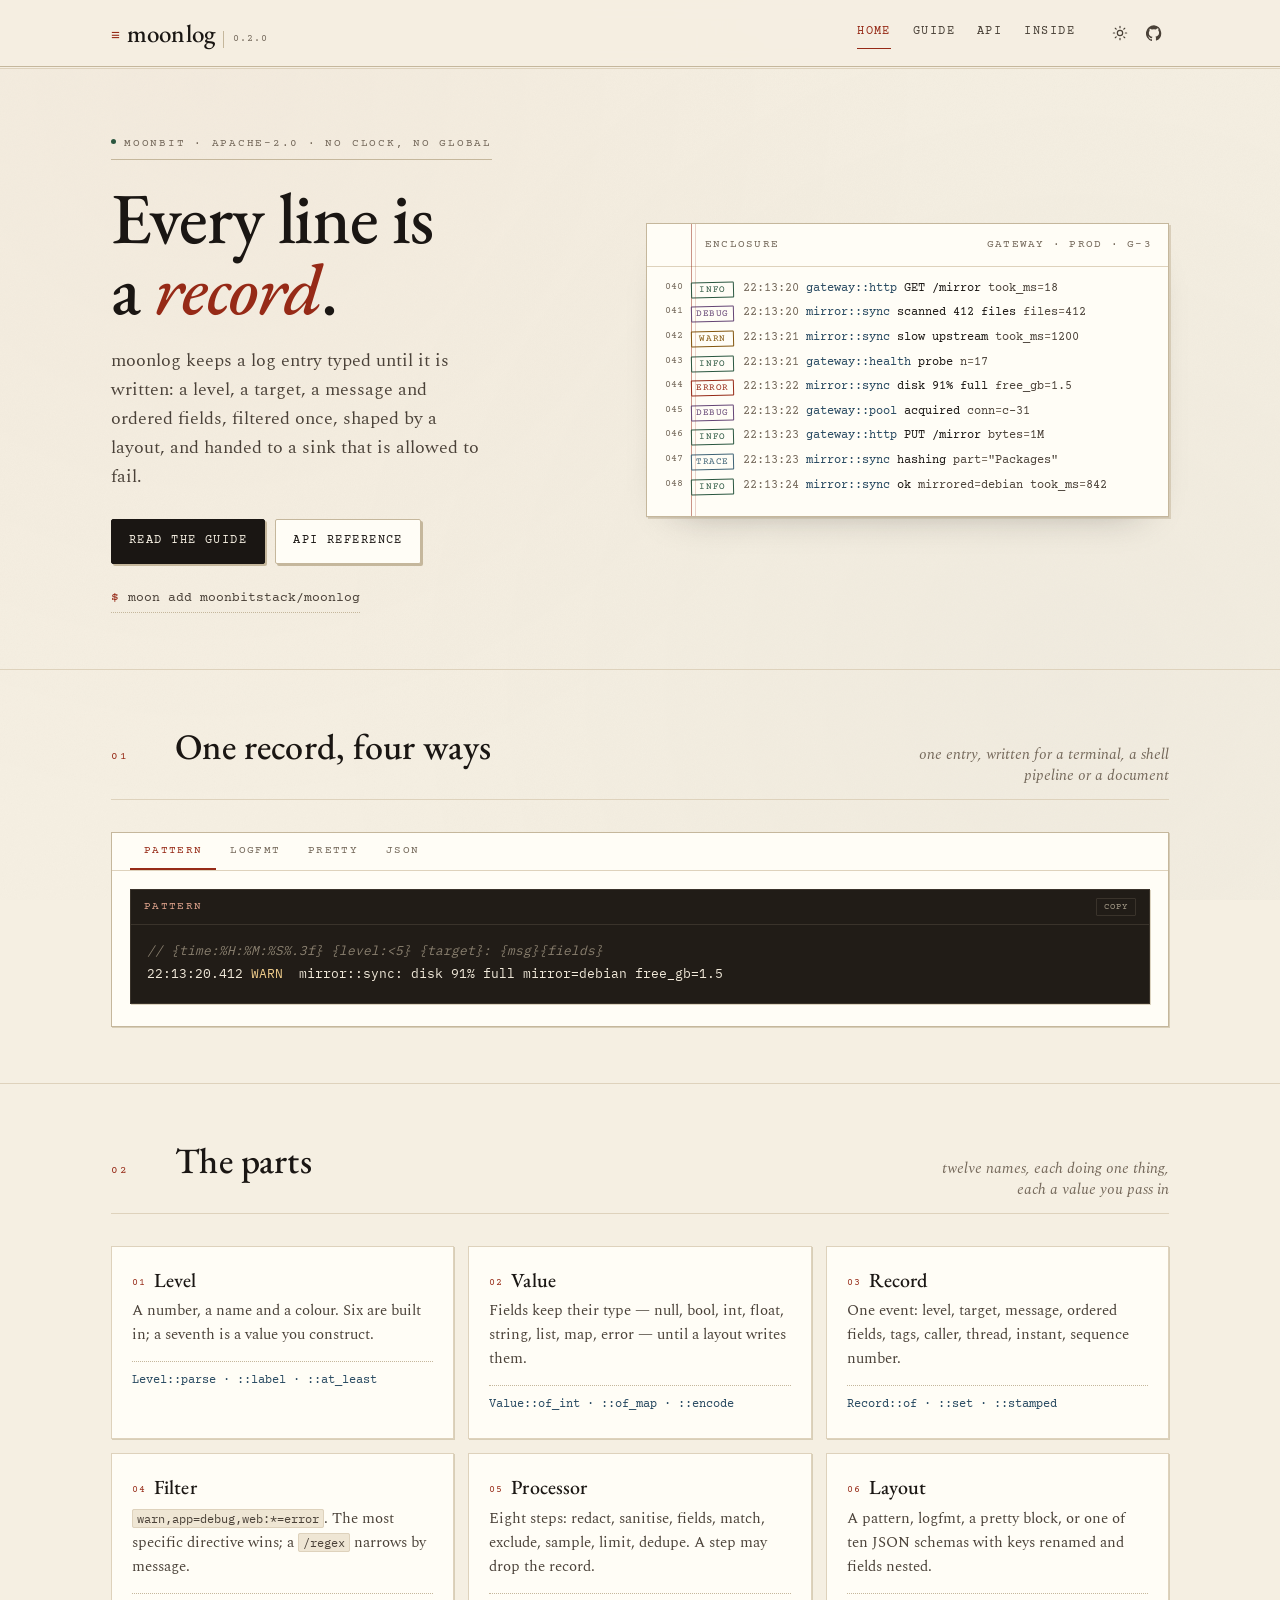
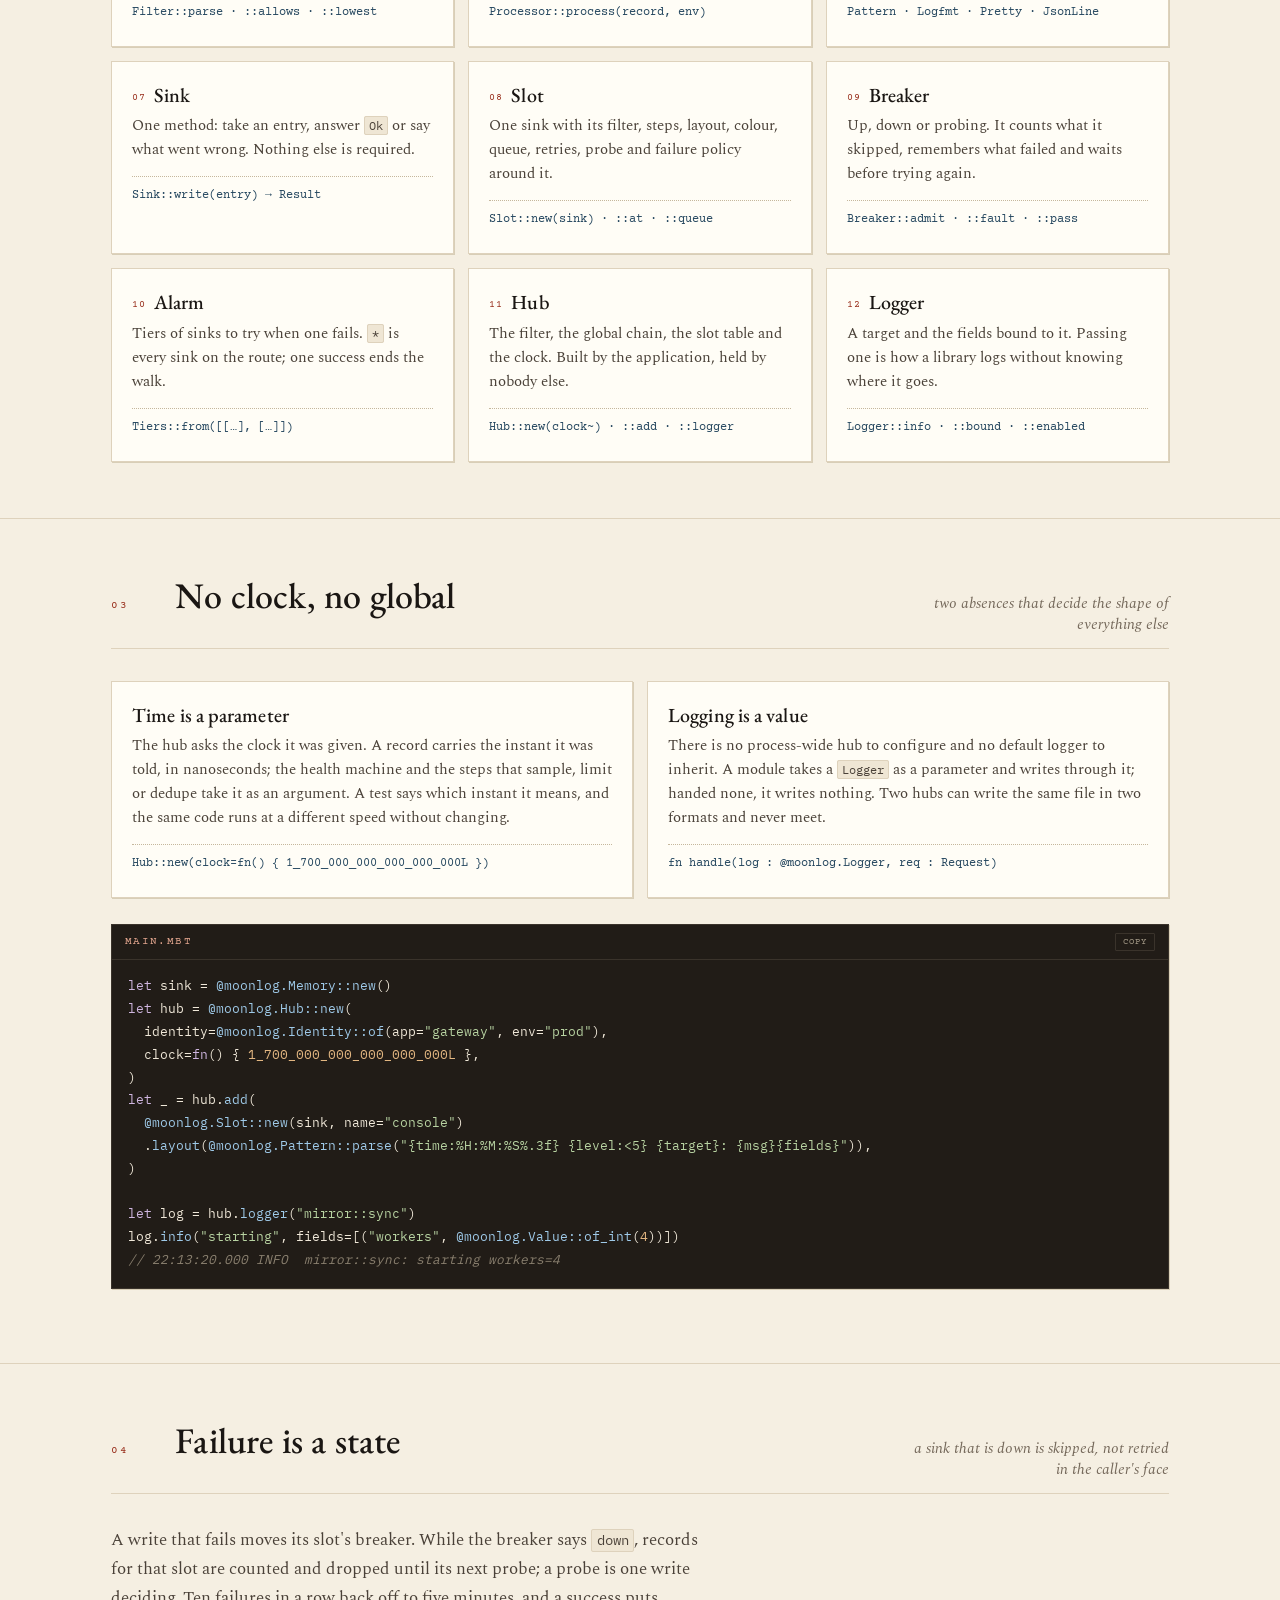
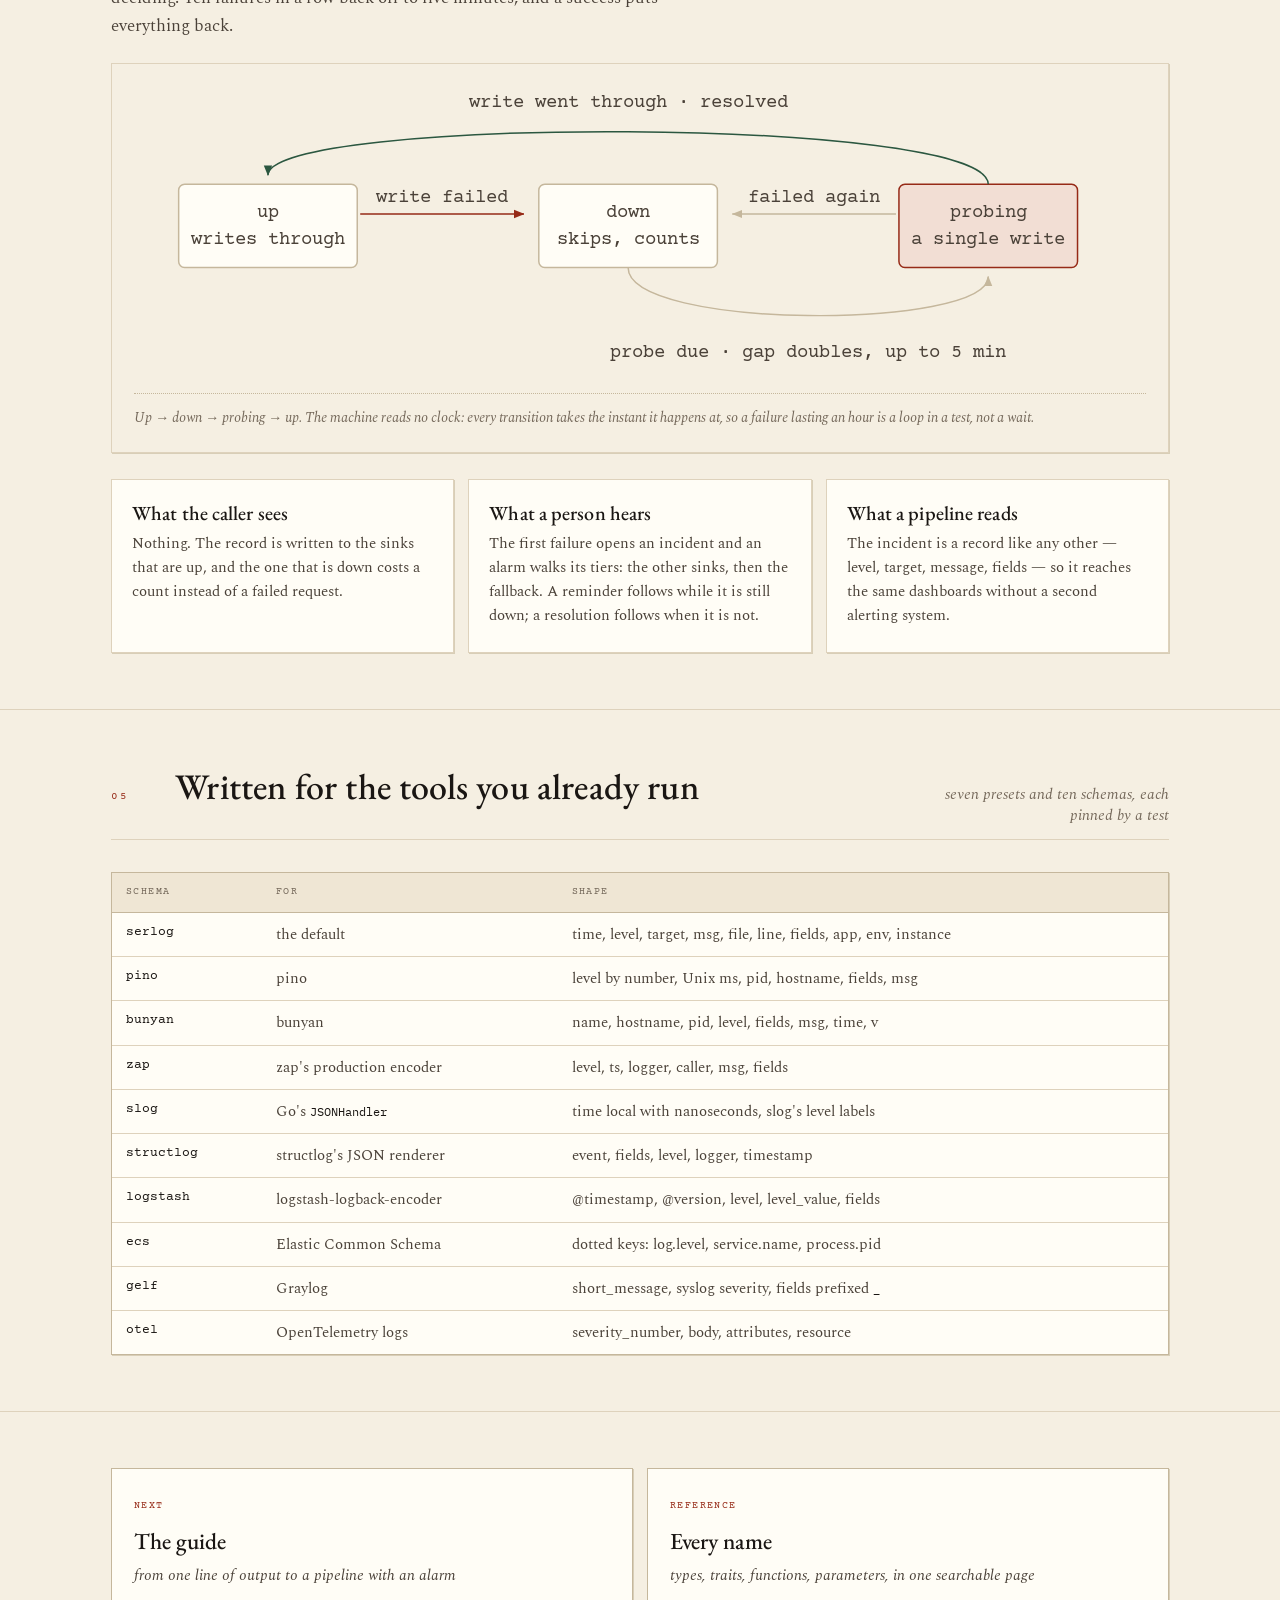
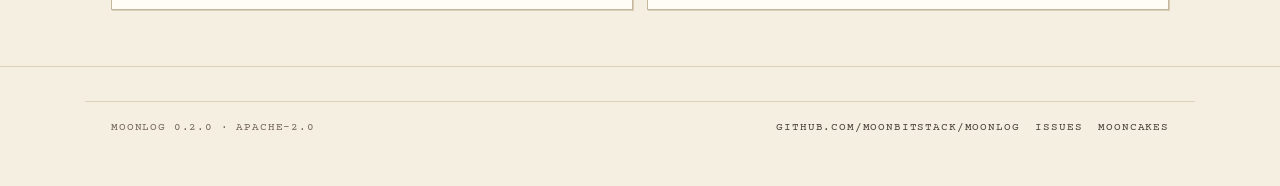
==== commit 9f998867: "style(site): make the small type read, and the stream stop shouting A pass over the page with a magn" ====
--- a/site/index.html
+++ b/site/index.html
@@ -322,7 +322,7 @@
 
                 <rect class="accent-box" x="514" y="66" width="120" height="56" rx="4" />
                 <text class="lbl" x="574" y="88" text-anchor="middle" font-size="12.5">probing</text>
-                <text class="lbl" x="574" y="106" text-anchor="middle" fill="var(--ink-faint)">one write decides</text>
+                <text class="lbl" x="574" y="106" text-anchor="middle" fill="var(--ink-faint)">a single write</text>
 
                 <path d="M152 86 H262" stroke="var(--accent)" fill="none" marker-end="url(#tip)" />
                 <text class="lbl" x="207" y="78" text-anchor="middle" fill="var(--accent)">write failed</text>
@@ -339,8 +339,8 @@
             </svg>
             <figcaption>
               Up → down → probing → up. The machine reads no clock: every
-              transition takes the instant it happens at, which is why it is
-              checked against vectors rather than against a stopwatch.
+              transition takes the instant it happens at, so a failure lasting
+              an hour is a loop in a test, not a wait.
             </figcaption>
           </figure>
 
@@ -377,7 +377,7 @@
           <div class="band-head">
             <span class="idx">05</span>
             <h2>Written for the tools you already run</h2>
-            <span class="note">seven presets and ten schemas, each pinned by the same vectors</span>
+            <span class="note">seven presets and ten schemas, each pinned by a test</span>
           </div>
 
           <div class="table-wrap">
--- a/site/assets/style.css
+++ b/site/assets/style.css
@@ -88,7 +88,7 @@
   --panel-2: #efe6d4;
   --ink: #1a1613;
   --ink-soft: #4a4138;
-  --ink-faint: #837767;
+  --ink-faint: #74685a;
   --rule: #ded2bc;
   --rule-strong: #c5b79c;
 
@@ -517,17 +517,30 @@
 
 /* On dark stock the ink is light, so the solid button would go pale: fill it
    with the wax instead, which is what a label on a dark envelope looks like. */
-[data-theme="dark"] .button {
+[data-theme="dark"] .button:not(.ghost) {
   background: var(--accent);
   border-color: var(--accent);
   color: #1a120e;
   box-shadow: 2px 2px 0 #3a3226;
 }
 
-[data-theme="dark"] .button:hover {
+[data-theme="dark"] .button:not(.ghost):hover {
   background: #eda285;
   border-color: #eda285;
   color: #1a120e;
+}
+
+[data-theme="dark"] .button.ghost {
+  background: transparent;
+  border-color: var(--rule-strong);
+  color: var(--ink);
+  box-shadow: none;
+}
+
+[data-theme="dark"] .button.ghost:hover {
+  background: var(--panel);
+  border-color: var(--accent);
+  color: var(--accent);
 }
 
 .install {
@@ -608,6 +621,9 @@
 
 .stream-body {
   padding: 10px 0 4px;
+  /* A long line should fade into the margin rather than be sliced by it. */
+  -webkit-mask-image: linear-gradient(90deg, #000 95%, transparent);
+  mask-image: linear-gradient(90deg, #000 95%, transparent);
 }
 
 .line {
@@ -684,7 +700,7 @@
   color: var(--ink);
 }
 .stream .k {
-  color: var(--accent);
+  color: var(--ink-soft);
 }
 .stream .v {
   color: var(--ink-soft);
@@ -1137,8 +1153,8 @@
 
 .rail .group {
   color: var(--ink-faint);
-  font-size: 10px;
-  letter-spacing: 0.16em;
+  font-size: 10.5px;
+  letter-spacing: 0.14em;
   text-transform: uppercase;
   margin: 22px 0 7px;
 }
@@ -1318,7 +1334,7 @@
 
 .kind {
   font-family: var(--type);
-  font-size: 9px;
+  font-size: 9.5px;
   letter-spacing: 0.12em;
   text-transform: uppercase;
   color: var(--ink-faint);
@@ -1413,7 +1429,7 @@
 
 .figure .lbl {
   font-family: var(--type);
-  font-size: 11.5px;
+  font-size: 12.5px;
   fill: var(--ink-soft);
 }
 
